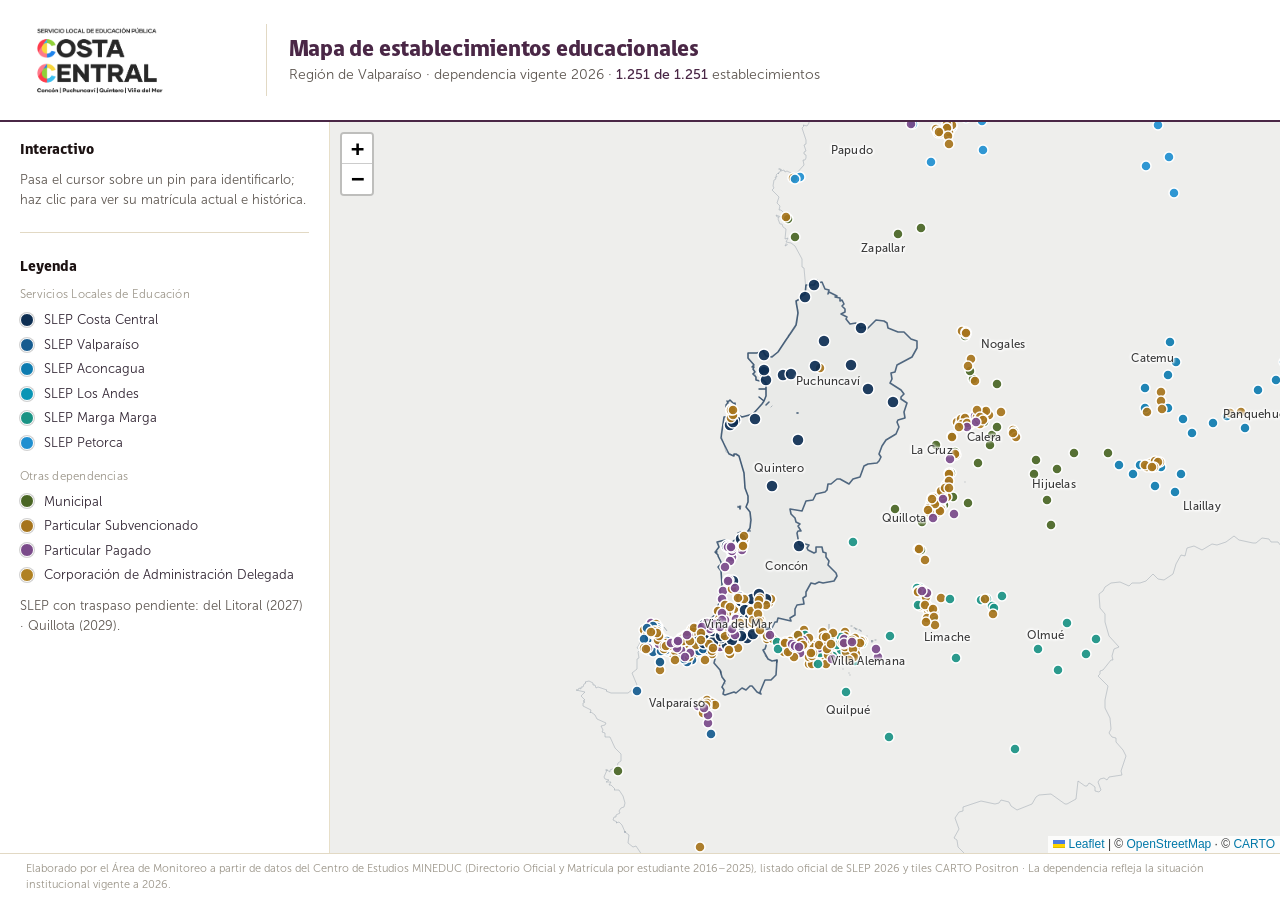
==== docs/index.html @ 4e15c981 "feat(web): mapa Leaflet con pins por SLEP, hover, detalle y sparkline Estructura HTML del mapa inter" ====
<!DOCTYPE html>
<html lang="es">
<head>
<meta charset="utf-8">
<meta name="viewport" content="width=device-width, initial-scale=1">
<title>Mapa de establecimientos educacionales · Región de Valparaíso</title>
<link rel="stylesheet" href="assets/vendor/leaflet.css">
<link rel="stylesheet" href="assets/estilo.css">
</head>
<body>
<header class="cabecera">
  <img src="assets/logo-color-stacked.png" alt="SLEP Costa Central" class="logo">
  <div class="cabecera-sep"></div>
  <div class="cabecera-titulos">
    <h1>Mapa de establecimientos educacionales</h1>
    <p class="bajada">Región de Valparaíso · dependencia vigente 2026 · <span id="contador">— de —</span> establecimientos</p>
  </div>
</header>

<div class="cuerpo">
  <aside class="panel-lateral" id="panel-lateral">
    <section class="bloque">
      <h2>Interactivo</h2>
      <p class="nota-suave">Pasa el cursor sobre un pin para identificarlo; haz clic para ver su matrícula actual e histórica.</p>
    </section>

    <section class="bloque">
      <h2>Leyenda</h2>
      <div id="leyenda" class="leyenda"></div>
      <p class="nota-suave" id="nota-slep-pendientes"></p>
    </section>
  </aside>

  <main id="mapa" role="application" aria-label="Mapa de establecimientos"></main>
</div>

<footer class="pie">
  Elaborado por el Área de Monitoreo a partir de datos del Centro de Estudios MINEDUC
  (Directorio Oficial y Matrícula por estudiante 2016–2025), listado oficial de SLEP 2026 y
  tiles CARTO Positron · La dependencia refleja la situación institucional vigente a 2026.
</footer>

<script src="assets/vendor/leaflet.js"></script>
<script src="assets/mapa.js"></script>
</body>
</html>
---- docs/assets/vendor/leaflet.css ----
/* required styles */

.leaflet-pane,
.leaflet-tile,
.leaflet-marker-icon,
.leaflet-marker-shadow,
.leaflet-tile-container,
.leaflet-pane > svg,
.leaflet-pane > canvas,
.leaflet-zoom-box,
.leaflet-image-layer,
.leaflet-layer {
	position: absolute;
	left: 0;
	top: 0;
	}
.leaflet-container {
	overflow: hidden;
	}
.leaflet-tile,
.leaflet-marker-icon,
.leaflet-marker-shadow {
	-webkit-user-select: none;
	   -moz-user-select: none;
	        user-select: none;
	  -webkit-user-drag: none;
	}
/* Prevents IE11 from highlighting tiles in blue */
.leaflet-tile::selection {
	background: transparent;
}
/* Safari renders non-retina tile on retina better with this, but Chrome is worse */
.leaflet-safari .leaflet-tile {
	image-rendering: -webkit-optimize-contrast;
	}
/* hack that prevents hw layers "stretching" when loading new tiles */
.leaflet-safari .leaflet-tile-container {
	width: 1600px;
	height: 1600px;
	-webkit-transform-origin: 0 0;
	}
.leaflet-marker-icon,
.leaflet-marker-shadow {
	display: block;
	}
/* .leaflet-container svg: reset svg max-width decleration shipped in Joomla! (joomla.org) 3.x */
/* .leaflet-container img: map is broken in FF if you have max-width: 100% on tiles */
.leaflet-container .leaflet-overlay-pane svg {
	max-width: none !important;
	max-height: none !important;
	}
.leaflet-container .leaflet-marker-pane img,
.leaflet-container .leaflet-shadow-pane img,
.leaflet-container .leaflet-tile-pane img,
.leaflet-container img.leaflet-image-layer,
.leaflet-container .leaflet-tile {
	max-width: none !important;
	max-height: none !important;
	width: auto;
	padding: 0;
	}

.leaflet-container img.leaflet-tile {
	/* See: https://bugs.chromium.org/p/chromium/issues/detail?id=600120 */
	mix-blend-mode: plus-lighter;
}

.leaflet-container.leaflet-touch-zoom {
	-ms-touch-action: pan-x pan-y;
	touch-action: pan-x pan-y;
	}
.leaflet-container.leaflet-touch-drag {
	-ms-touch-action: pinch-zoom;
	/* Fallback for FF which doesn't support pinch-zoom */
	touch-action: none;
	touch-action: pinch-zoom;
}
.leaflet-container.leaflet-touch-drag.leaflet-touch-zoom {
	-ms-touch-action: none;
	touch-action: none;
}
.leaflet-container {
	-webkit-tap-highlight-color: transparent;
}
.leaflet-container a {
	-webkit-tap-highlight-color: rgba(51, 181, 229, 0.4);
}
.leaflet-tile {
	filter: inherit;
	visibility: hidden;
	}
.leaflet-tile-loaded {
	visibility: inherit;
	}
.leaflet-zoom-box {
	width: 0;
	height: 0;
	-moz-box-sizing: border-box;
	     box-sizing: border-box;
	z-index: 800;
	}
/* workaround for https://bugzilla.mozilla.org/show_bug.cgi?id=888319 */
.leaflet-overlay-pane svg {
	-moz-user-select: none;
	}

.leaflet-pane         { z-index: 400; }

.leaflet-tile-pane    { z-index: 200; }
.leaflet-overlay-pane { z-index: 400; }
.leaflet-shadow-pane  { z-index: 500; }
.leaflet-marker-pane  { z-index: 600; }
.leaflet-tooltip-pane   { z-index: 650; }
.leaflet-popup-pane   { z-index: 700; }

.leaflet-map-pane canvas { z-index: 100; }
.leaflet-map-pane svg    { z-index: 200; }

.leaflet-vml-shape {
	width: 1px;
	height: 1px;
	}
.lvml {
	behavior: url(#default#VML);
	display: inline-block;
	position: absolute;
	}


/* control positioning */

.leaflet-control {
	position: relative;
	z-index: 800;
	pointer-events: visiblePainted; /* IE 9-10 doesn't have auto */
	pointer-events: auto;
	}
.leaflet-top,
.leaflet-bottom {
	position: absolute;
	z-index: 1000;
	pointer-events: none;
	}
.leaflet-top {
	top: 0;
	}
.leaflet-right {
	right: 0;
	}
.leaflet-bottom {
	bottom: 0;
	}
.leaflet-left {
	left: 0;
	}
.leaflet-control {
	float: left;
	clear: both;
	}
.leaflet-right .leaflet-control {
	float: right;
	}
.leaflet-top .leaflet-control {
	margin-top: 10px;
	}
.leaflet-bottom .leaflet-control {
	margin-bottom: 10px;
	}
.leaflet-left .leaflet-control {
	margin-left: 10px;
	}
.leaflet-right .leaflet-control {
	margin-right: 10px;
	}


/* zoom and fade animations */

.leaflet-fade-anim .leaflet-popup {
	opacity: 0;
	-webkit-transition: opacity 0.2s linear;
	   -moz-transition: opacity 0.2s linear;
	        transition: opacity 0.2s linear;
	}
.leaflet-fade-anim .leaflet-map-pane .leaflet-popup {
	opacity: 1;
	}
.leaflet-zoom-animated {
	-webkit-transform-origin: 0 0;
	    -ms-transform-origin: 0 0;
	        transform-origin: 0 0;
	}
svg.leaflet-zoom-animated {
	will-change: transform;
}

.leaflet-zoom-anim .leaflet-zoom-animated {
	-webkit-transition: -webkit-transform 0.25s cubic-bezier(0,0,0.25,1);
	   -moz-transition:    -moz-transform 0.25s cubic-bezier(0,0,0.25,1);
	        transition:         transform 0.25s cubic-bezier(0,0,0.25,1);
	}
.leaflet-zoom-anim .leaflet-tile,
.leaflet-pan-anim .leaflet-tile {
	-webkit-transition: none;
	   -moz-transition: none;
	        transition: none;
	}

.leaflet-zoom-anim .leaflet-zoom-hide {
	visibility: hidden;
	}


/* cursors */

.leaflet-interactive {
	cursor: pointer;
	}
.leaflet-grab {
	cursor: -webkit-grab;
	cursor:    -moz-grab;
	cursor:         grab;
	}
.leaflet-crosshair,
.leaflet-crosshair .leaflet-interactive {
	cursor: crosshair;
	}
.leaflet-popup-pane,
.leaflet-control {
	cursor: auto;
	}
.leaflet-dragging .leaflet-grab,
.leaflet-dragging .leaflet-grab .leaflet-interactive,
.leaflet-dragging .leaflet-marker-draggable {
	cursor: move;
	cursor: -webkit-grabbing;
	cursor:    -moz-grabbing;
	cursor:         grabbing;
	}

/* marker & overlays interactivity */
.leaflet-marker-icon,
.leaflet-marker-shadow,
.leaflet-image-layer,
.leaflet-pane > svg path,
.leaflet-tile-container {
	pointer-events: none;
	}

.leaflet-marker-icon.leaflet-interactive,
.leaflet-image-layer.leaflet-interactive,
.leaflet-pane > svg path.leaflet-interactive,
svg.leaflet-image-layer.leaflet-interactive path {
	pointer-events: visiblePainted; /* IE 9-10 doesn't have auto */
	pointer-events: auto;
	}

/* visual tweaks */

.leaflet-container {
	background: #ddd;
	outline-offset: 1px;
	}
.leaflet-container a {
	color: #0078A8;
	}
.leaflet-zoom-box {
	border: 2px dotted #38f;
	background: rgba(255,255,255,0.5);
	}


/* general typography */
.leaflet-container {
	font-family: "Helvetica Neue", Arial, Helvetica, sans-serif;
	font-size: 12px;
	font-size: 0.75rem;
	line-height: 1.5;
	}


/* general toolbar styles */

.leaflet-bar {
	box-shadow: 0 1px 5px rgba(0,0,0,0.65);
	border-radius: 4px;
	}
.leaflet-bar a {
	background-color: #fff;
	border-bottom: 1px solid #ccc;
	width: 26px;
	height: 26px;
	line-height: 26px;
	display: block;
	text-align: center;
	text-decoration: none;
	color: black;
	}
.leaflet-bar a,
.leaflet-control-layers-toggle {
	background-position: 50% 50%;
	background-repeat: no-repeat;
	display: block;
	}
.leaflet-bar a:hover,
.leaflet-bar a:focus {
	background-color: #f4f4f4;
	}
.leaflet-bar a:first-child {
	border-top-left-radius: 4px;
	border-top-right-radius: 4px;
	}
.leaflet-bar a:last-child {
	border-bottom-left-radius: 4px;
	border-bottom-right-radius: 4px;
	border-bottom: none;
	}
.leaflet-bar a.leaflet-disabled {
	cursor: default;
	background-color: #f4f4f4;
	color: #bbb;
	}

.leaflet-touch .leaflet-bar a {
	width: 30px;
	height: 30px;
	line-height: 30px;
	}
.leaflet-touch .leaflet-bar a:first-child {
	border-top-left-radius: 2px;
	border-top-right-radius: 2px;
	}
.leaflet-touch .leaflet-bar a:last-child {
	border-bottom-left-radius: 2px;
	border-bottom-right-radius: 2px;
	}

/* zoom control */

.leaflet-control-zoom-in,
.leaflet-control-zoom-out {
	font: bold 18px 'Lucida Console', Monaco, monospace;
	text-indent: 1px;
	}

.leaflet-touch .leaflet-control-zoom-in, .leaflet-touch .leaflet-control-zoom-out  {
	font-size: 22px;
	}


/* layers control */

.leaflet-control-layers {
	box-shadow: 0 1px 5px rgba(0,0,0,0.4);
	background: #fff;
	border-radius: 5px;
	}
.leaflet-control-layers-toggle {
	background-image: url(images/layers.png);
	width: 36px;
	height: 36px;
	}
.leaflet-retina .leaflet-control-layers-toggle {
	background-image: url(images/layers-2x.png);
	background-size: 26px 26px;
	}
.leaflet-touch .leaflet-control-layers-toggle {
	width: 44px;
	height: 44px;
	}
.leaflet-control-layers .leaflet-control-layers-list,
.leaflet-control-layers-expanded .leaflet-control-layers-toggle {
	display: none;
	}
.leaflet-control-layers-expanded .leaflet-control-layers-list {
	display: block;
	position: relative;
	}
.leaflet-control-layers-expanded {
	padding: 6px 10px 6px 6px;
	color: #333;
	background: #fff;
	}
.leaflet-control-layers-scrollbar {
	overflow-y: scroll;
	overflow-x: hidden;
	padding-right: 5px;
	}
.leaflet-control-layers-selector {
	margin-top: 2px;
	position: relative;
	top: 1px;
	}
.leaflet-control-layers label {
	display: block;
	font-size: 13px;
	font-size: 1.08333em;
	}
.leaflet-control-layers-separator {
	height: 0;
	border-top: 1px solid #ddd;
	margin: 5px -10px 5px -6px;
	}

/* Default icon URLs */
.leaflet-default-icon-path { /* used only in path-guessing heuristic, see L.Icon.Default */
	background-image: url(images/marker-icon.png);
	}


/* attribution and scale controls */

.leaflet-container .leaflet-control-attribution {
	background: #fff;
	background: rgba(255, 255, 255, 0.8);
	margin: 0;
	}
.leaflet-control-attribution,
.leaflet-control-scale-line {
	padding: 0 5px;
	color: #333;
	line-height: 1.4;
	}
.leaflet-control-attribution a {
	text-decoration: none;
	}
.leaflet-control-attribution a:hover,
.leaflet-control-attribution a:focus {
	text-decoration: underline;
	}
.leaflet-attribution-flag {
	display: inline !important;
	vertical-align: baseline !important;
	width: 1em;
	height: 0.6669em;
	}
.leaflet-left .leaflet-control-scale {
	margin-left: 5px;
	}
.leaflet-bottom .leaflet-control-scale {
	margin-bottom: 5px;
	}
.leaflet-control-scale-line {
	border: 2px solid #777;
	border-top: none;
	line-height: 1.1;
	padding: 2px 5px 1px;
	white-space: nowrap;
	-moz-box-sizing: border-box;
	     box-sizing: border-box;
	background: rgba(255, 255, 255, 0.8);
	text-shadow: 1px 1px #fff;
	}
.leaflet-control-scale-line:not(:first-child) {
	border-top: 2px solid #777;
	border-bottom: none;
	margin-top: -2px;
	}
.leaflet-control-scale-line:not(:first-child):not(:last-child) {
	border-bottom: 2px solid #777;
	}

.leaflet-touch .leaflet-control-attribution,
.leaflet-touch .leaflet-control-layers,
.leaflet-touch .leaflet-bar {
	box-shadow: none;
	}
.leaflet-touch .leaflet-control-layers,
.leaflet-touch .leaflet-bar {
	border: 2px solid rgba(0,0,0,0.2);
	background-clip: padding-box;
	}


/* popup */

.leaflet-popup {
	position: absolute;
	text-align: center;
	margin-bottom: 20px;
	}
.leaflet-popup-content-wrapper {
	padding: 1px;
	text-align: left;
	border-radius: 12px;
	}
.leaflet-popup-content {
	margin: 13px 24px 13px 20px;
	line-height: 1.3;
	font-size: 13px;
	font-size: 1.08333em;
	min-height: 1px;
	}
.leaflet-popup-content p {
	margin: 17px 0;
	margin: 1.3em 0;
	}
.leaflet-popup-tip-container {
	width: 40px;
	height: 20px;
	position: absolute;
	left: 50%;
	margin-top: -1px;
	margin-left: -20px;
	overflow: hidden;
	pointer-events: none;
	}
.leaflet-popup-tip {
	width: 17px;
	height: 17px;
	padding: 1px;

	margin: -10px auto 0;
	pointer-events: auto;

	-webkit-transform: rotate(45deg);
	   -moz-transform: rotate(45deg);
	    -ms-transform: rotate(45deg);
	        transform: rotate(45deg);
	}
.leaflet-popup-content-wrapper,
.leaflet-popup-tip {
	background: white;
	color: #333;
	box-shadow: 0 3px 14px rgba(0,0,0,0.4);
	}
.leaflet-container a.leaflet-popup-close-button {
	position: absolute;
	top: 0;
	right: 0;
	border: none;
	text-align: center;
	width: 24px;
	height: 24px;
	font: 16px/24px Tahoma, Verdana, sans-serif;
	color: #757575;
	text-decoration: none;
	background: transparent;
	}
.leaflet-container a.leaflet-popup-close-button:hover,
.leaflet-container a.leaflet-popup-close-button:focus {
	color: #585858;
	}
.leaflet-popup-scrolled {
	overflow: auto;
	}

.leaflet-oldie .leaflet-popup-content-wrapper {
	-ms-zoom: 1;
	}
.leaflet-oldie .leaflet-popup-tip {
	width: 24px;
	margin: 0 auto;

	-ms-filter: "progid:DXImageTransform.Microsoft.Matrix(M11=0.70710678, M12=0.70710678, M21=-0.70710678, M22=0.70710678)";
	filter: progid:DXImageTransform.Microsoft.Matrix(M11=0.70710678, M12=0.70710678, M21=-0.70710678, M22=0.70710678);
	}

.leaflet-oldie .leaflet-control-zoom,
.leaflet-oldie .leaflet-control-layers,
.leaflet-oldie .leaflet-popup-content-wrapper,
.leaflet-oldie .leaflet-popup-tip {
	border: 1px solid #999;
	}


/* div icon */

.leaflet-div-icon {
	background: #fff;
	border: 1px solid #666;
	}


/* Tooltip */
/* Base styles for the element that has a tooltip */
.leaflet-tooltip {
	position: absolute;
	padding: 6px;
	background-color: #fff;
	border: 1px solid #fff;
	border-radius: 3px;
	color: #222;
	white-space: nowrap;
	-webkit-user-select: none;
	-moz-user-select: none;
	-ms-user-select: none;
	user-select: none;
	pointer-events: none;
	box-shadow: 0 1px 3px rgba(0,0,0,0.4);
	}
.leaflet-tooltip.leaflet-interactive {
	cursor: pointer;
	pointer-events: auto;
	}
.leaflet-tooltip-top:before,
.leaflet-tooltip-bottom:before,
.leaflet-tooltip-left:before,
.leaflet-tooltip-right:before {
	position: absolute;
	pointer-events: none;
	border: 6px solid transparent;
	background: transparent;
	content: "";
	}

/* Directions */

.leaflet-tooltip-bottom {
	margin-top: 6px;
}
.leaflet-tooltip-top {
	margin-top: -6px;
}
.leaflet-tooltip-bottom:before,
.leaflet-tooltip-top:before {
	left: 50%;
	margin-left: -6px;
	}
.leaflet-tooltip-top:before {
	bottom: 0;
	margin-bottom: -12px;
	border-top-color: #fff;
	}
.leaflet-tooltip-bottom:before {
	top: 0;
	margin-top: -12px;
	margin-left: -6px;
	border-bottom-color: #fff;
	}
.leaflet-tooltip-left {
	margin-left: -6px;
}
.leaflet-tooltip-right {
	margin-left: 6px;
}
.leaflet-tooltip-left:before,
.leaflet-tooltip-right:before {
	top: 50%;
	margin-top: -6px;
	}
.leaflet-tooltip-left:before {
	right: 0;
	margin-right: -12px;
	border-left-color: #fff;
	}
.leaflet-tooltip-right:before {
	left: 0;
	margin-left: -12px;
	border-right-color: #fff;
	}

/* Printing */

@media print {
	/* Prevent printers from removing background-images of controls. */
	.leaflet-control {
		-webkit-print-color-adjust: exact;
		print-color-adjust: exact;
		}
	}
---- docs/assets/estilo.css ----
/* =============================================================================
   estilo.css — mapa interactivo regional. Identidad del afiche (33): paleta
   papel/ciruela/tintas, tipografias gobCL (titulos) y Museo Sans (texto).
   Hito 2b: tipografia mayor, panel con aire, tarjeta agrandada.
   ============================================================================= */

@font-face { font-family: 'gobCL'; src: url('fonts/gobCL_Heavy.otf') format('opentype'); font-weight: 900; font-display: swap; }
@font-face { font-family: 'gobCL'; src: url('fonts/gobCL_Regular.otf') format('opentype'); font-weight: 400; font-display: swap; }
@font-face { font-family: 'Museo Sans'; src: url('fonts/MuseoSans-300.otf') format('opentype'); font-weight: 300; font-display: swap; }
@font-face { font-family: 'Museo Sans'; src: url('fonts/MuseoSans_500.otf') format('opentype'); font-weight: 500; font-display: swap; }

:root {
  --pagina: #EAE6DC; --papel: #FFFFFF; --ciruela: #4A2746;
  --tinta: #1C1212; --tinta-media: #2E2230; --bajada: #5d5650;
  --muted: #9a9488; --linea1: #E7DFC9; --linea2: #E2D9C4;
  --atenuado: #c9c4bb;
}

* { margin: 0; padding: 0; box-sizing: border-box; }
html, body { height: 100%; }
body {
  font-family: 'Museo Sans', 'Segoe UI', sans-serif; font-weight: 300;
  background: var(--pagina); color: var(--tinta);
  display: flex; flex-direction: column;
}

/* ---- cabecera ---- */
.cabecera {
  background: var(--papel); border-bottom: 2px solid var(--ciruela);
  display: flex; align-items: center; gap: 22px; padding: 12px 26px; flex: none;
}
.logo { height: 96px; width: auto; display: block; }
.cabecera-sep { width: 1px; height: 72px; background: var(--linea2); }
.cabecera-titulos h1 {
  font-family: 'gobCL', sans-serif; font-weight: 900; font-size: 23px;
  color: var(--ciruela); letter-spacing: -0.01em; line-height: 1.1;
}
.bajada { font-size: 14px; color: var(--bajada); margin-top: 3px; }
#contador { font-weight: 500; color: var(--ciruela); }

/* ---- cuerpo: panel + mapa ---- */
.cuerpo { flex: 1; display: flex; min-height: 0; }
.panel-lateral {
  width: 330px; flex: none; background: var(--papel);
  border-right: 1px solid var(--linea1); overflow-y: auto; padding: 20px 20px;
}
.bloque { margin-bottom: 26px; padding-bottom: 22px; border-bottom: 1px solid var(--linea2); }
.bloque:last-child { border-bottom: none; margin-bottom: 0; padding-bottom: 0; }
.bloque h2 {
  font-family: 'gobCL', sans-serif; font-weight: 900; font-size: 15px;
  color: var(--tinta); margin-bottom: 12px;
}
.nota-suave { font-size: 13px; color: var(--bajada); line-height: 1.55; }
.nota-suave + .nota-suave { margin-top: 8px; }

/* ---- leyenda ---- */
.leyenda { display: flex; flex-direction: column; gap: 7px; }
.leyenda-item { display: flex; align-items: center; gap: 10px; font-size: 13px;
  color: var(--tinta-media); line-height: 1.35; }
.leyenda-punto { width: 14px; height: 14px; border-radius: 50%; border: 1.5px solid #fff;
  box-shadow: 0 0 0 1px rgba(0,0,0,.18); flex: none; }
.leyenda-grupo { font-size: 11.5px; color: var(--muted); letter-spacing: .02em;
  margin: 10px 0 3px; }
.leyenda-grupo:first-child { margin-top: 0; }
#nota-slep-pendientes { margin-top: 12px; }

/* ---- mapa ---- */
#mapa { flex: 1; min-width: 0; background: #EEEEEC; }

/* ---- tooltip (hover) ---- */
.leaflet-tooltip.tt-ee {
  font-family: 'Museo Sans', sans-serif; font-weight: 300; font-size: 13.5px;
  color: var(--tinta); background: var(--papel); border: 1px solid var(--linea2);
  border-radius: 7px; box-shadow: 0 2px 10px rgba(0,0,0,.14); padding: 9px 12px;
}
.tt-nombre { font-weight: 500; }
.tt-sub { color: var(--bajada); margin-top: 3px; font-size: 12.5px; }

/* ---- tarjeta de detalle (click) ---- */
.leaflet-popup-content-wrapper { border-radius: 10px; }
.leaflet-popup-content { margin: 18px 20px; font-family: 'Museo Sans', sans-serif; }
.pp { width: 520px; }
.pp-nombre { font-family: 'gobCL', sans-serif; font-weight: 900; font-size: 18px;
  color: var(--ciruela); line-height: 1.25; }
.pp-rbd { font-weight: 400; font-size: 13px; color: var(--bajada); }
.pp-sub { font-size: 14.5px; color: var(--bajada); margin: 5px 0 13px; line-height: 1.4; }
.pp-indicadores { display: grid; grid-template-columns: 1fr 1fr; gap: 8px 10px; }
.pp-ind { border: 1px solid var(--linea2); border-radius: 8px; padding: 9px 11px; }
.pp-ind-etq { font-size: 12px; color: var(--muted); line-height: 1.3; }
.pp-ind-val { font-family: 'gobCL', sans-serif; font-weight: 900; font-size: 23px;
  color: var(--tinta); margin-top: 3px; }
.pp-ind-anio { font-family: 'Museo Sans', sans-serif; font-weight: 300; font-size: 13px;
  color: var(--bajada); }
.pp-ind-val.sin-dato { font-family: 'Museo Sans', sans-serif; font-weight: 300;
  font-size: 12.5px; color: var(--muted); font-style: italic; }
.pp-estado {
  font-size: 13.5px; border-radius: 6px; padding: 9px 11px; margin-bottom: 12px; line-height: 1.4;
}
.pp-estado.cierre { background: #F7EAD9; color: #8a5a22; border: 1px solid #EAD3B4; }
.pp-estado.sindato { background: #F0EEE9; color: var(--muted); border: 1px solid var(--linea2); }
.pp-spark { margin-top: 13px; }
.pp-spark-titulo { font-size: 12.5px; color: var(--muted); margin-bottom: 4px; }
.pp-nota { font-size: 12.5px; color: var(--muted); margin-top: 9px; line-height: 1.45; }

/* ---- pie ---- */
.pie {
  flex: none; background: var(--papel); border-top: 1px solid var(--linea2);
  font-size: 11px; color: var(--muted); padding: 7px 26px; line-height: 1.45;
}

/* ---- responsive ---- */
@media (max-width: 860px) {
  .cuerpo { flex-direction: column; }
  .panel-lateral { width: 100%; max-height: 38vh; border-right: none;
    border-bottom: 1px solid var(--linea1); }
  .cabecera-titulos h1 { font-size: 17px; }
  .logo { height: 56px; }
}

/* ---- linea de ensenanza (tooltip y tarjeta, hito 2d) ---- */
.tt-ens { color: var(--muted); margin-top: 3px; font-size: 12px; font-style: italic;
  max-width: 300px; white-space: normal; }
.pp-ens { margin: 0 0 12px; padding: 8px 11px; background: #FAF8F3;
  border: 1px solid var(--linea1); border-radius: 8px; }
.pp-ens-item { font-size: 12.5px; color: var(--tinta-media); line-height: 1.5; }

/* ---- rotulos de comuna propios (pane sobre los pins; halo blanco) ---- */
.rotulo-comuna { background: none; border: none; }
.rotulo-comuna span {
  font-family: 'Museo Sans', sans-serif; font-weight: 500; font-size: 1em;
  color: #3A3A3A; letter-spacing: .02em; white-space: nowrap;
  text-shadow: 0 0 3px #fff, 0 0 3px #fff, 0 0 4px #fff, 1px 1px 2px #fff, -1px -1px 2px #fff;
  transform: translate(-50%, -50%); display: inline-block;
}

/* ---- oferta historica y ausencia declarada (hito 2e) ---- */
.pp-ens-hist { font-size: 12px; color: #8a5a22; font-weight: 500; margin-bottom: 3px; }
.pp-ens-ausencia { color: var(--muted); font-style: italic; }
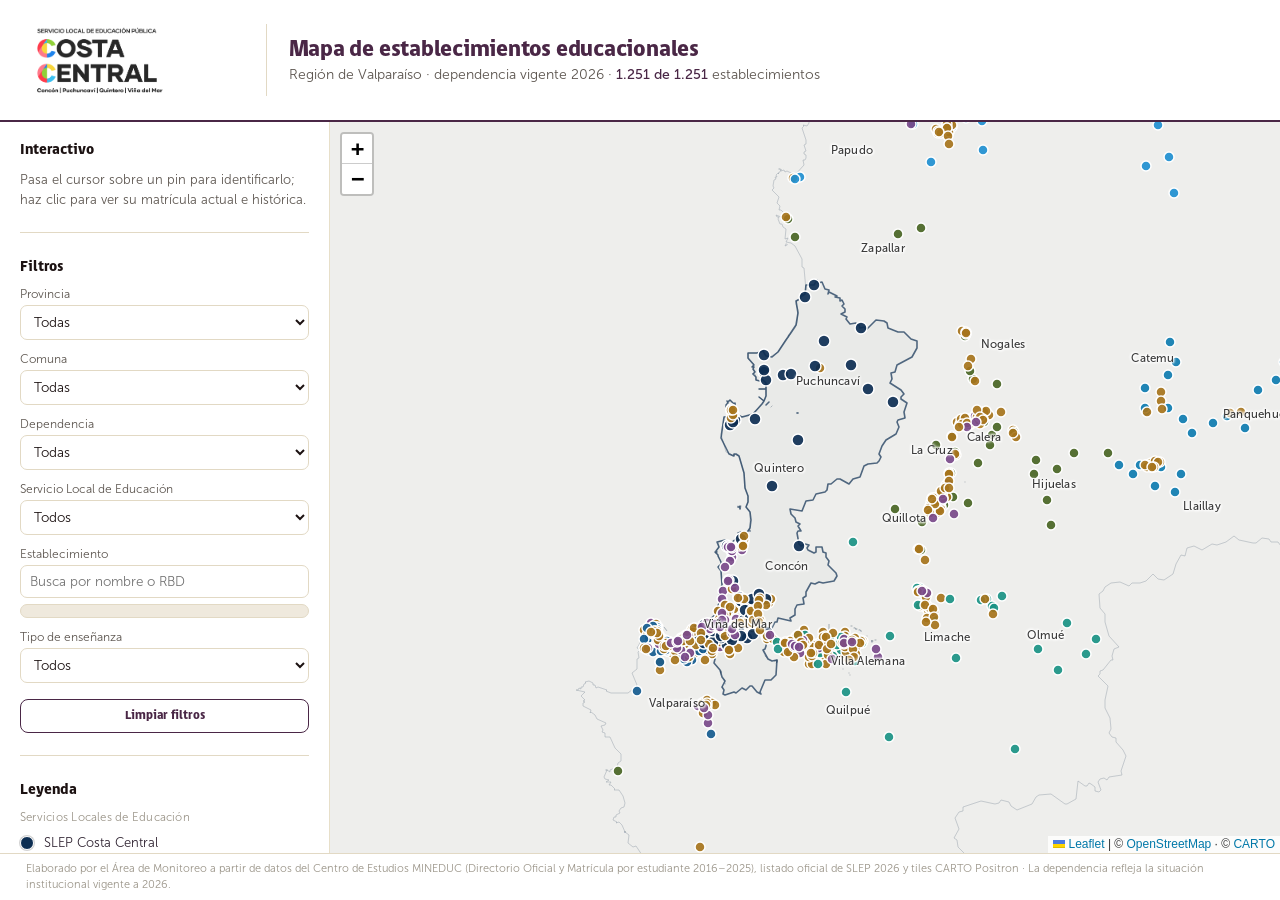
==== commit 1699780a: "feat(web): siete filtros acumulativos con opciones dependientes y combobox Provincia, comuna, depend" ====
--- a/docs/index.html
+++ b/docs/index.html
@@ -24,6 +24,24 @@
       <p class="nota-suave">Pasa el cursor sobre un pin para identificarlo; haz clic para ver su matrícula actual e histórica.</p>
     </section>
 
+    <section class="bloque" id="bloque-filtros">
+      <h2>Filtros</h2>
+      <div class="filtro"><label for="f-prov">Provincia</label><select id="f-prov"></select></div>
+      <div class="filtro"><label for="f-com">Comuna</label><select id="f-com"></select></div>
+      <div class="filtro"><label for="f-dep">Dependencia</label><select id="f-dep"></select></div>
+      <div class="filtro"><label for="f-slep">Servicio Local de Educación</label><select id="f-slep"></select></div>
+      <div class="filtro"><label for="f-ee">Establecimiento</label>
+        <div class="combobox">
+          <input id="f-ee" type="text" placeholder="Busca por nombre o RBD" autocomplete="off">
+          <div id="f-ee-lista" class="combobox-lista" hidden></div>
+        </div>
+        <div id="f-ee-sel" class="combobox-sel" hidden></div>
+      </div>
+      <div class="filtro"><label for="f-tipo">Tipo de enseñanza</label><select id="f-tipo"></select></div>
+      <div class="filtro" id="f-nivel-wrap" hidden><label for="f-nivel">Nivel</label><select id="f-nivel"></select></div>
+      <button id="f-limpiar" class="boton-limpiar" type="button">Limpiar filtros</button>
+    </section>
+
     <section class="bloque">
       <h2>Leyenda</h2>
       <div id="leyenda" class="leyenda"></div>
--- a/docs/assets/estilo.css
+++ b/docs/assets/estilo.css
@@ -136,3 +136,48 @@
 /* ---- oferta historica y ausencia declarada (hito 2e) ---- */
 .pp-ens-hist { font-size: 12px; color: #8a5a22; font-weight: 500; margin-bottom: 3px; }
 .pp-ens-ausencia { color: var(--muted); font-style: italic; }
+
+/* ---- filtros (hito 3) ---- */
+.filtro { margin-bottom: 12px; }
+.filtro label { display: block; font-size: 12px; color: var(--bajada); margin-bottom: 4px; }
+.filtro select, .combobox input {
+  width: 100%; font-family: 'Museo Sans', sans-serif; font-weight: 300;
+  font-size: 13.5px; color: var(--tinta); background: var(--papel);
+  border: 1px solid var(--linea2); border-radius: 7px; padding: 7px 9px;
+}
+.filtro select:focus, .combobox input:focus { outline: 2px solid #B7A6C4; outline-offset: 0; }
+.combobox { position: relative; }
+.combobox-lista {
+  position: absolute; left: 0; right: 0; top: calc(100% + 3px); z-index: 1200;
+  background: var(--papel); border: 1px solid var(--linea2); border-radius: 8px;
+  box-shadow: 0 6px 18px rgba(0,0,0,.14); max-height: 300px; overflow-y: auto;
+}
+.combobox-item { padding: 7px 10px; font-size: 13px; cursor: pointer; line-height: 1.35; }
+.combobox-item:hover, .combobox-item.activo { background: #F3EEE4; }
+.combobox-item .cb-rbd { color: var(--muted); font-size: 11.5px; }
+.combobox-vacio, .combobox-mas { padding: 7px 10px; font-size: 12px; color: var(--muted); font-style: italic; }
+.combobox-sel {
+  margin-top: 6px; display: flex; align-items: center; gap: 8px;
+  background: #EFE9DD; border: 1px solid var(--linea2); border-radius: 7px;
+  padding: 6px 10px; font-size: 12.5px; color: var(--tinta-media);
+}
+.combobox-sel button {
+  margin-left: auto; border: none; background: none; cursor: pointer;
+  font-size: 15px; color: var(--bajada); line-height: 1;
+}
+.boton-limpiar {
+  width: 100%; margin-top: 4px; padding: 9px 10px; cursor: pointer;
+  font-family: 'gobCL', sans-serif; font-weight: 900; font-size: 12.5px;
+  color: var(--ciruela); background: var(--papel);
+  border: 1.5px solid var(--ciruela); border-radius: 8px;
+}
+.boton-limpiar:hover { background: #F6F1F4; }
+select option:disabled { color: #b9b3a7; }
+
+/* ---- mensaje cero resultados ---- */
+.cero-resultados {
+  position: absolute; z-index: 900; left: 50%; top: 42%; transform: translate(-50%, -50%);
+  background: var(--papel); border: 1px solid var(--linea2); border-radius: 10px;
+  box-shadow: 0 8px 26px rgba(0,0,0,.18); padding: 20px 24px; width: 340px; text-align: center;
+}
+.cero-resultados p { font-size: 13.5px; color: var(--tinta-media); line-height: 1.5; margin-bottom: 12px; }
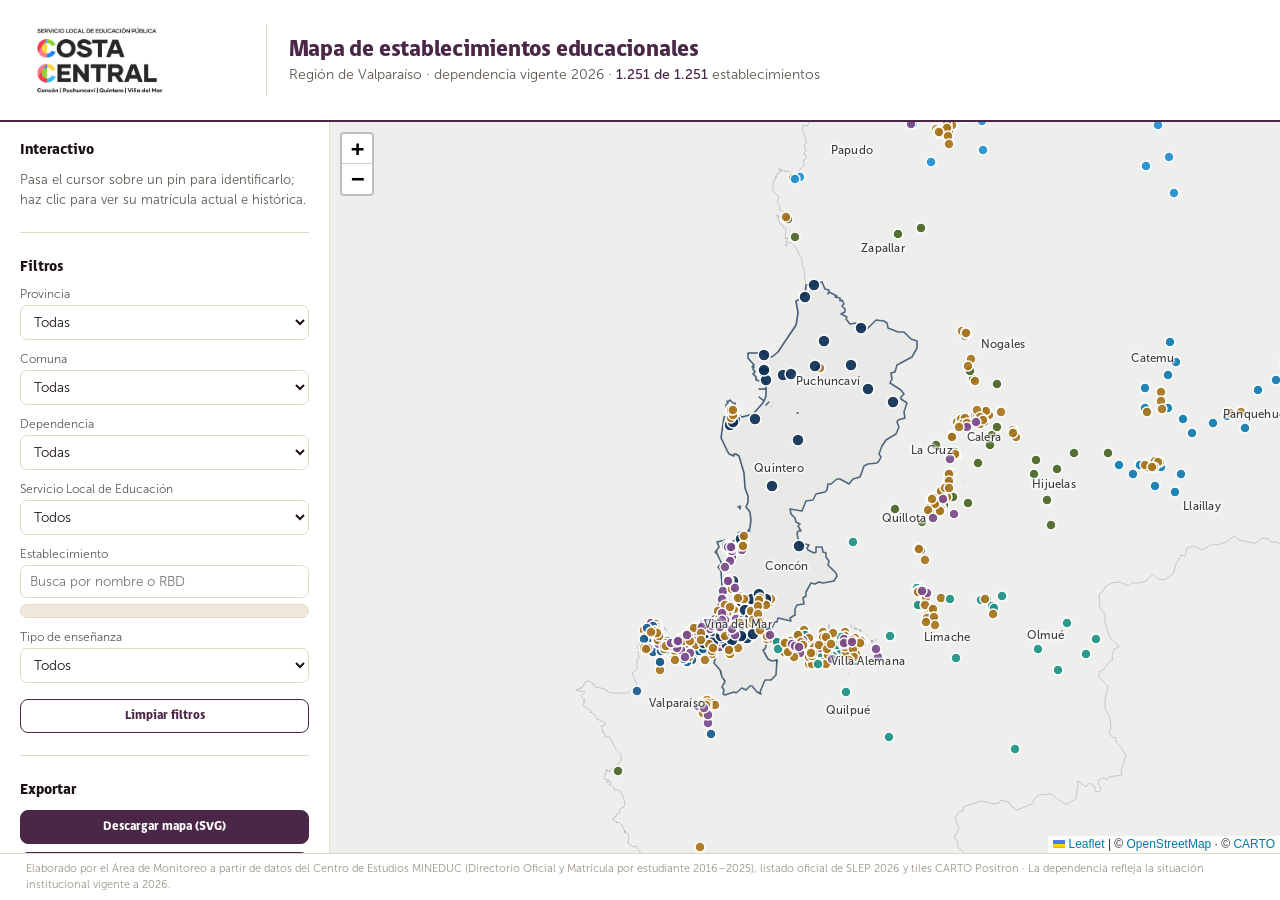
==== commit 7c21a541: "feat(web): exportacion SVG y XLSX de la vista filtrada SVG vectorial de la vista vigente (pins pleno" ====
--- a/docs/index.html
+++ b/docs/index.html
@@ -42,6 +42,16 @@
       <button id="f-limpiar" class="boton-limpiar" type="button">Limpiar filtros</button>
     </section>
 
+    <section class="bloque" id="bloque-exportar">
+      <h2>Exportar</h2>
+      <button id="btn-svg" class="boton-exportar" type="button">Descargar mapa (SVG)</button>
+      <button id="btn-xlsx" class="boton-exportar" type="button">Descargar datos (XLSX)</button>
+      <p class="nota-suave">El SVG captura la vista visible con los filtros aplicados
+        (pins, fronteras y rótulos vectoriales; sin el fondo cartográfico, que es
+        imagen raster de CARTO). El XLSX incluye los datos según los filtros activos,
+        con los establecimientos sin coordenadas cuando el filtro los alcanza.</p>
+    </section>
+
     <section class="bloque">
       <h2>Leyenda</h2>
       <div id="leyenda" class="leyenda"></div>
--- a/docs/assets/estilo.css
+++ b/docs/assets/estilo.css
@@ -174,6 +174,17 @@
 .boton-limpiar:hover { background: #F6F1F4; }
 select option:disabled { color: #b9b3a7; }
 
+/* ---- exportacion (hito 4) ---- */
+.boton-exportar {
+  width: 100%; margin-bottom: 8px; padding: 9px 10px; cursor: pointer;
+  font-family: 'gobCL', sans-serif; font-weight: 900; font-size: 12.5px;
+  color: #fff; background: var(--ciruela);
+  border: 1.5px solid var(--ciruela); border-radius: 8px;
+}
+.boton-exportar:hover { background: #5D3358; }
+.boton-exportar:disabled { opacity: .55; cursor: wait; }
+#bloque-exportar .nota-suave { margin-top: 4px; }
+
 /* ---- mensaje cero resultados ---- */
 .cero-resultados {
   position: absolute; z-index: 900; left: 50%; top: 42%; transform: translate(-50%, -50%);
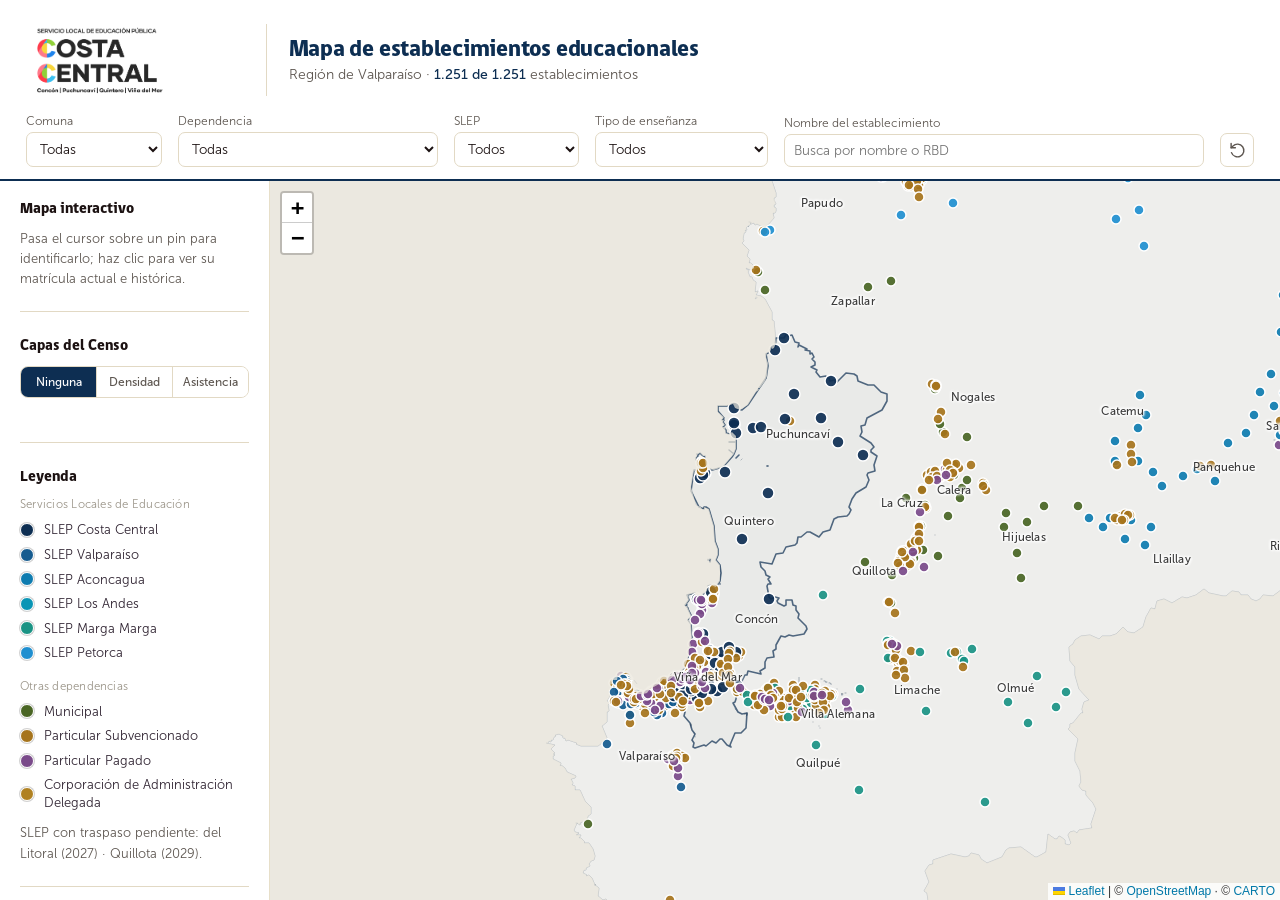
==== commit 0159dfc9: "chore(gobernanza): sella los insumos del Censo 2024 en .gitignore" ====
--- a/docs/index.html
+++ b/docs/index.html
@@ -13,43 +13,57 @@
   <div class="cabecera-sep"></div>
   <div class="cabecera-titulos">
     <h1>Mapa de establecimientos educacionales</h1>
-    <p class="bajada">Región de Valparaíso · dependencia vigente 2026 · <span id="contador">— de —</span> establecimientos</p>
+    <p class="bajada">Región de Valparaíso · <span id="contador">— de —</span> establecimientos</p>
   </div>
 </header>
+
+<!-- Barra de filtros (sesion 12): sale del panel lateral a una fila horizontal.
+     Provincia queda OCULTO (hidden), no eliminado: el sistema de facetas lo
+     sigue reconstruyendo y F.prov permanece en null ("Todas"), sin interrumpir
+     la cascada de opciones dependientes. -->
+<section class="barra-filtros" id="bloque-filtros" aria-label="Filtros del mapa">
+  <div class="filtro" id="f-prov-wrap" hidden><label for="f-prov">Provincia</label><select id="f-prov"></select></div>
+  <div class="filtro"><label for="f-com">Comuna</label><select id="f-com"></select></div>
+  <div class="filtro"><label for="f-dep">Dependencia</label><select id="f-dep"></select></div>
+  <div class="filtro"><label for="f-slep">SLEP</label><select id="f-slep"></select></div>
+  <div class="filtro"><label for="f-tipo">Tipo de enseñanza</label><select id="f-tipo"></select></div>
+  <div class="filtro" id="f-nivel-wrap" hidden><label for="f-nivel">Nivel</label><select id="f-nivel"></select></div>
+  <div class="filtro filtro-ee"><label for="f-ee">Nombre del establecimiento</label>
+    <div class="combobox">
+      <input id="f-ee" type="text" placeholder="Busca por nombre o RBD" autocomplete="off">
+      <div id="f-ee-lista" class="combobox-lista" hidden></div>
+    </div>
+    <div id="f-ee-sel" class="combobox-sel" hidden></div>
+  </div>
+  <div class="filtro filtro-accion">
+    <button id="f-limpiar" class="boton-limpiar-icono" type="button"
+            title="Limpiar filtros" aria-label="Limpiar filtros">
+      <svg viewBox="0 0 24 24" width="17" height="17" fill="none" stroke="currentColor"
+           stroke-width="2" stroke-linecap="round" stroke-linejoin="round" aria-hidden="true" focusable="false">
+        <path d="M3 2v6h6"></path>
+        <path d="M3.51 15a9 9 0 1 0 2.13-9.36L3 8"></path>
+      </svg>
+    </button>
+  </div>
+</section>
 
 <div class="cuerpo">
   <aside class="panel-lateral" id="panel-lateral">
     <section class="bloque">
-      <h2>Interactivo</h2>
+      <h2>Mapa interactivo</h2>
       <p class="nota-suave">Pasa el cursor sobre un pin para identificarlo; haz clic para ver su matrícula actual e histórica.</p>
     </section>
 
-    <section class="bloque" id="bloque-filtros">
-      <h2>Filtros</h2>
-      <div class="filtro"><label for="f-prov">Provincia</label><select id="f-prov"></select></div>
-      <div class="filtro"><label for="f-com">Comuna</label><select id="f-com"></select></div>
-      <div class="filtro"><label for="f-dep">Dependencia</label><select id="f-dep"></select></div>
-      <div class="filtro"><label for="f-slep">Servicio Local de Educación</label><select id="f-slep"></select></div>
-      <div class="filtro"><label for="f-ee">Establecimiento</label>
-        <div class="combobox">
-          <input id="f-ee" type="text" placeholder="Busca por nombre o RBD" autocomplete="off">
-          <div id="f-ee-lista" class="combobox-lista" hidden></div>
-        </div>
-        <div id="f-ee-sel" class="combobox-sel" hidden></div>
+    <section class="bloque" id="bloque-censo">
+      <h2>Capas del Censo</h2>
+      <div class="censo-selector" role="radiogroup" aria-label="Capa del Censo 2024">
+        <button type="button" class="censo-opt activo" data-modo="" role="radio" aria-checked="true">Ninguna</button>
+        <button type="button" class="censo-opt" data-modo="densidad" role="radio" aria-checked="false">Densidad</button>
+        <button type="button" class="censo-opt" data-modo="asistencia" role="radio" aria-checked="false">Asistencia</button>
       </div>
-      <div class="filtro"><label for="f-tipo">Tipo de enseñanza</label><select id="f-tipo"></select></div>
-      <div class="filtro" id="f-nivel-wrap" hidden><label for="f-nivel">Nivel</label><select id="f-nivel"></select></div>
-      <button id="f-limpiar" class="boton-limpiar" type="button">Limpiar filtros</button>
-    </section>
-
-    <section class="bloque" id="bloque-exportar">
-      <h2>Exportar</h2>
-      <button id="btn-svg" class="boton-exportar" type="button">Descargar mapa (SVG)</button>
-      <button id="btn-xlsx" class="boton-exportar" type="button">Descargar datos (XLSX)</button>
-      <p class="nota-suave">El SVG captura la vista visible con los filtros aplicados
-        (pins, fronteras y rótulos vectoriales; sin el fondo cartográfico, que es
-        imagen raster de CARTO). El XLSX incluye los datos según los filtros activos,
-        con los establecimientos sin coordenadas cuando el filtro los alcanza.</p>
+      <div class="censo-sub" id="censo-sub" hidden></div>
+      <div id="censo-leyenda" class="leyenda"></div>
+      <p class="censo-nota" id="censo-nota"></p>
     </section>
 
     <section class="bloque">
@@ -57,16 +71,29 @@
       <div id="leyenda" class="leyenda"></div>
       <p class="nota-suave" id="nota-slep-pendientes"></p>
     </section>
+
+    <section class="bloque" id="bloque-exportar">
+      <h2>Exportar</h2>
+      <div class="fila-exportar">
+        <button id="btn-svg" class="boton-exportar" type="button">Mapa (SVG)</button>
+        <button id="btn-xlsx" class="boton-exportar" type="button">Datos (XLSX)</button>
+      </div>
+      <p class="nota-suave">El SVG captura la vista visible con los filtros aplicados
+        (pins, fronteras y rótulos vectoriales, sin el fondo cartográfico). El XLSX
+        incluye los datos según los filtros activos.</p>
+    </section>
+
+    <section class="bloque bloque-atribucion">
+      <p class="atribucion">Elaborado por el Área de Monitoreo a partir de datos del Centro
+        de Estudios MINEDUC (Directorio Oficial y Matrícula por estudiante 2016–2025),
+        listado oficial de SLEP 2026 y tiles CARTO Positron · La dependencia refleja la
+        situación institucional vigente a 2026.</p>
+    </section>
   </aside>
 
   <main id="mapa" role="application" aria-label="Mapa de establecimientos"></main>
 </div>
 
-<footer class="pie">
-  Elaborado por el Área de Monitoreo a partir de datos del Centro de Estudios MINEDUC
-  (Directorio Oficial y Matrícula por estudiante 2016–2025), listado oficial de SLEP 2026 y
-  tiles CARTO Positron · La dependencia refleja la situación institucional vigente a 2026.
-</footer>
 
 <script src="assets/vendor/leaflet.js"></script>
 <script src="assets/mapa.js"></script>
--- a/docs/assets/estilo.css
+++ b/docs/assets/estilo.css
@@ -1,7 +1,12 @@
 /* =============================================================================
-   estilo.css — mapa interactivo regional. Identidad del afiche (33): paleta
-   papel/ciruela/tintas, tipografias gobCL (titulos) y Museo Sans (texto).
-   Hito 2b: tipografia mayor, panel con aire, tarjeta agrandada.
+   estilo.css — mapa interactivo regional. Paleta papel/azul institucional/tintas
+   (sesion 9: el azul #0D2E52 del SLEP Costa Central reemplaza al color del
+   afiche impreso como UNICO color principal del chrome), tipografias gobCL
+   (titulos) y Museo Sans (texto). Hito 2b: tipografia mayor, panel con aire.
+   Sesion 12: los filtros salen del panel lateral a una barra horizontal de UNA
+   fila bajo la cabecera; el panel queda como zona de LECTURA (ayuda, leyenda,
+   exportacion), no de control. Provincia se oculta. El boton "Limpiar filtros"
+   pasa a icono.
    ============================================================================= */
 
 @font-face { font-family: 'gobCL'; src: url('fonts/gobCL_Heavy.otf') format('opentype'); font-weight: 900; font-display: swap; }
@@ -10,13 +15,16 @@
 @font-face { font-family: 'Museo Sans'; src: url('fonts/MuseoSans_500.otf') format('opentype'); font-weight: 500; font-display: swap; }
 
 :root {
-  --pagina: #EAE6DC; --papel: #FFFFFF; --ciruela: #4A2746;
+  --pagina: #EAE6DC; --papel: #FFFFFF; --azul-institucional: #0D2E52;
   --tinta: #1C1212; --tinta-media: #2E2230; --bajada: #5d5650;
   --muted: #9a9488; --linea1: #E7DFC9; --linea2: #E2D9C4;
   --atenuado: #c9c4bb;
 }
 
 * { margin: 0; padding: 0; box-sizing: border-box; }
+/* Restablece la semantica del atributo hidden frente a cualquier display de
+   autor (un display:flex de clase, como .combobox-sel, lo anularia). */
+[hidden] { display: none !important; }
 html, body { height: 100%; }
 body {
   font-family: 'Museo Sans', 'Segoe UI', sans-serif; font-weight: 300;
@@ -25,23 +33,70 @@
 }
 
 /* ---- cabecera ---- */
+/* Sin borde inferior: la cabecera y la barra de filtros son un solo bloque de
+   chrome sobre el mismo papel; la linea que los separaba los alejaba sin
+   aportar. El unico borde es el azul que cierra ese bloque contra el mapa. */
 .cabecera {
-  background: var(--papel); border-bottom: 2px solid var(--ciruela);
-  display: flex; align-items: center; gap: 22px; padding: 12px 26px; flex: none;
+  background: var(--papel);
+  display: flex; align-items: center; gap: 22px; padding: 12px 26px 6px; flex: none;
 }
 .logo { height: 96px; width: auto; display: block; }
 .cabecera-sep { width: 1px; height: 72px; background: var(--linea2); }
 .cabecera-titulos h1 {
   font-family: 'gobCL', sans-serif; font-weight: 900; font-size: 23px;
-  color: var(--ciruela); letter-spacing: -0.01em; line-height: 1.1;
+  color: var(--azul-institucional); letter-spacing: -0.01em; line-height: 1.1;
 }
 .bajada { font-size: 14px; color: var(--bajada); margin-top: 3px; }
-#contador { font-weight: 500; color: var(--ciruela); }
+#contador { font-weight: 500; color: var(--azul-institucional); }
+
+/* ---- barra de filtros (sesion 12) ----
+   Flex, no grid: el grid impone columnas de igual ancho; el flex deja que cada
+   <select> se dimensione por su opcion mas larga (width:auto), que es el
+   requisito. El combobox de establecimiento es la excepcion: no se dimensiona
+   por contenido (los nombres del MINEDUC pasan los 70 caracteres), absorbe el
+   espacio sobrante con flex:1.
+   Sin overflow declarado: el desplegable del combobox debe salir de la barra y
+   flotar sobre el mapa. El borde azul inferior cierra el bloque de chrome
+   (cabecera + filtros) contra el mapa, rol que antes cumplia la cabecera. */
+.barra-filtros {
+  flex: none; background: var(--papel);
+  border-bottom: 2px solid var(--azul-institucional);
+  padding: 0 26px 12px;
+  display: flex; flex-wrap: wrap; align-items: flex-end; gap: 10px 16px;
+}
+.barra-filtros .filtro { margin-bottom: 0; flex: 0 0 auto; min-width: 0; }
+/* Los select nativos se dimensionan por su opcion mas larga; el max-width evita
+   que una etiqueta patologica (una comuna de nombre muy largo) rompa la fila. */
+.barra-filtros .filtro select { width: auto; max-width: 260px; }
+/* Establecimiento: la excepcion (no se dimensiona por contenido). Toma el
+   sobrante con flex:1, y por eso SE ENCOGE SOLO cuando el selector de Nivel
+   entra al flujo: Nivel toma su ancho por contenido y el resto es del combobox.
+   El min-width es el piso de legibilidad, no un ancho objetivo. */
+.barra-filtros .filtro-ee { flex: 1 1 200px; min-width: 170px; }
+.barra-filtros .filtro-ee .combobox input { width: 100%; }
+/* El icono de limpiar se empuja al extremo derecho y se alinea con la base de
+   los controles (no de las etiquetas). */
+.filtro-accion { margin-left: auto; display: flex; align-items: flex-end; }
+
+/* Boton de limpiar como icono (antes: texto, ~130px; ahora: 34px cuadrado).
+   Deliberadamente SUTIL: mismo borde que los <select> (1px, --linea2) y flecha
+   del mismo gris que las etiquetas (--bajada). No compite con los controles: es
+   un accesorio, no una accion primaria. El nombre accesible vive en
+   aria-label/title del HTML, no en el pixel. */
+.boton-limpiar-icono {
+  display: inline-flex; align-items: center; justify-content: center;
+  width: 34px; height: 34px; padding: 0; cursor: pointer;
+  color: var(--bajada); background: var(--papel);
+  border: 1px solid var(--linea2); border-radius: 7px;
+}
+.boton-limpiar-icono:hover { background: #F7F4EC; color: var(--azul-institucional);
+  border-color: var(--azul-institucional); }
+.boton-limpiar-icono:focus-visible { outline: 2px solid #5E8AB4; outline-offset: 1px; }
 
 /* ---- cuerpo: panel + mapa ---- */
 .cuerpo { flex: 1; display: flex; min-height: 0; }
 .panel-lateral {
-  width: 330px; flex: none; background: var(--papel);
+  width: 270px; flex: none; background: var(--papel);
   border-right: 1px solid var(--linea1); overflow-y: auto; padding: 20px 20px;
 }
 .bloque { margin-bottom: 26px; padding-bottom: 22px; border-bottom: 1px solid var(--linea2); }
@@ -81,7 +136,7 @@
 .leaflet-popup-content { margin: 18px 20px; font-family: 'Museo Sans', sans-serif; }
 .pp { width: 520px; }
 .pp-nombre { font-family: 'gobCL', sans-serif; font-weight: 900; font-size: 18px;
-  color: var(--ciruela); line-height: 1.25; }
+  color: var(--azul-institucional); line-height: 1.25; }
 .pp-rbd { font-weight: 400; font-size: 13px; color: var(--bajada); }
 .pp-sub { font-size: 14.5px; color: var(--bajada); margin: 5px 0 13px; line-height: 1.4; }
 .pp-indicadores { display: grid; grid-template-columns: 1fr 1fr; gap: 8px 10px; }
@@ -102,19 +157,13 @@
 .pp-spark-titulo { font-size: 12.5px; color: var(--muted); margin-bottom: 4px; }
 .pp-nota { font-size: 12.5px; color: var(--muted); margin-top: 9px; line-height: 1.45; }
 
-/* ---- pie ---- */
-.pie {
-  flex: none; background: var(--papel); border-top: 1px solid var(--linea2);
-  font-size: 11px; color: var(--muted); padding: 7px 26px; line-height: 1.45;
-}
-
-/* ---- responsive ---- */
-@media (max-width: 860px) {
-  .cuerpo { flex-direction: column; }
-  .panel-lateral { width: 100%; max-height: 38vh; border-right: none;
-    border-bottom: 1px solid var(--linea1); }
-  .cabecera-titulos h1 { font-size: 17px; }
-  .logo { height: 56px; }
+/* ---- atribucion (sesion 12) ----
+   Antes vivia en un <footer> de ancho completo bajo el mapa. Movida al pie del
+   panel lateral: el footer se eliminó y su banda vertical (~30px) pasó al mapa.
+   Tipografia menor que la nota-suave: es credito, no contenido. */
+.bloque-atribucion { margin-top: 4px; }
+.atribucion {
+  font-size: 10.5px; color: var(--muted); line-height: 1.5;
 }
 
 /* ---- linea de ensenanza (tooltip y tarjeta, hito 2d) ---- */
@@ -139,51 +188,132 @@
 
 /* ---- filtros (hito 3) ---- */
 .filtro { margin-bottom: 12px; }
-.filtro label { display: block; font-size: 12px; color: var(--bajada); margin-bottom: 4px; }
+.filtro label { display: block; font-size: 12px; color: var(--bajada); margin-bottom: 4px;
+  white-space: nowrap; }
 .filtro select, .combobox input {
   width: 100%; font-family: 'Museo Sans', sans-serif; font-weight: 300;
   font-size: 13.5px; color: var(--tinta); background: var(--papel);
   border: 1px solid var(--linea2); border-radius: 7px; padding: 7px 9px;
 }
-.filtro select:focus, .combobox input:focus { outline: 2px solid #B7A6C4; outline-offset: 0; }
+/* anillo de foco azul claro: 3,64:1 sobre papel (>= 3,0 no-texto, WCAG 1.4.11);
+   el #7FA3C7 propuesto daba 2,64:1 y se oscurecio un paso */
+.filtro select:focus, .combobox input:focus { outline: 2px solid #5E8AB4; outline-offset: 0; }
 .combobox { position: relative; }
+/* z-index por encima del chrome de Leaflet (controles = 1000, popups = 700):
+   el desplegable nace en la barra de filtros y cae sobre el mapa. */
 .combobox-lista {
   position: absolute; left: 0; right: 0; top: calc(100% + 3px); z-index: 1200;
   background: var(--papel); border: 1px solid var(--linea2); border-radius: 8px;
   box-shadow: 0 6px 18px rgba(0,0,0,.14); max-height: 300px; overflow-y: auto;
+  min-width: 320px;
 }
 .combobox-item { padding: 7px 10px; font-size: 13px; cursor: pointer; line-height: 1.35; }
 .combobox-item:hover, .combobox-item.activo { background: #F3EEE4; }
 .combobox-item .cb-rbd { color: var(--muted); font-size: 11.5px; }
 .combobox-vacio, .combobox-mas { padding: 7px 10px; font-size: 12px; color: var(--muted); font-style: italic; }
+/* El chip del EE seleccionado flota bajo el input (position:absolute): si
+   ocupara flujo, empujaria la barra a dos filas al elegir un establecimiento. */
 .combobox-sel {
-  margin-top: 6px; display: flex; align-items: center; gap: 8px;
+  position: absolute; left: 0; top: calc(100% + 5px); z-index: 1100;
+  margin-top: 0; display: flex; align-items: center; gap: 8px;
   background: #EFE9DD; border: 1px solid var(--linea2); border-radius: 7px;
   padding: 6px 10px; font-size: 12.5px; color: var(--tinta-media);
-}
+  white-space: nowrap; box-shadow: 0 4px 12px rgba(0,0,0,.10);
+}
+.filtro-ee { position: relative; }
 .combobox-sel button {
   margin-left: auto; border: none; background: none; cursor: pointer;
   font-size: 15px; color: var(--bajada); line-height: 1;
 }
+/* El boton de texto sobrevive: lo usa el mensaje de cero resultados. */
 .boton-limpiar {
   width: 100%; margin-top: 4px; padding: 9px 10px; cursor: pointer;
   font-family: 'gobCL', sans-serif; font-weight: 900; font-size: 12.5px;
-  color: var(--ciruela); background: var(--papel);
-  border: 1.5px solid var(--ciruela); border-radius: 8px;
-}
-.boton-limpiar:hover { background: #F6F1F4; }
+  color: var(--azul-institucional); background: var(--papel);
+  border: 1.5px solid var(--azul-institucional); border-radius: 8px;
+}
+.boton-limpiar:hover { background: #EEF2F7; }
 select option:disabled { color: #b9b3a7; }
 
-/* ---- exportacion (hito 4) ---- */
+/* ---- exportacion (hito 4) ----
+   Los dos botones comparten fila y reparten el ancho del panel (flex:1 cada
+   uno): con el panel angosto, dos botones apilados a ancho completo eran una
+   pared azul. min-width:0 permite que se encojan por debajo de su contenido
+   intrinseco sin desbordar. */
+.fila-exportar { display: flex; gap: 8px; margin-bottom: 8px; }
+.fila-exportar .boton-exportar { flex: 1 1 0; min-width: 0; margin-bottom: 0; }
+/* Sin negrita: gobCL solo tiene Heavy (900) en peso alto, asi que el texto no
+   negrita va en Museo Sans 500, que es la fuente de texto del producto y rinde
+   mejor en blanco sobre azul a 12,5px. */
 .boton-exportar {
-  width: 100%; margin-bottom: 8px; padding: 9px 10px; cursor: pointer;
-  font-family: 'gobCL', sans-serif; font-weight: 900; font-size: 12.5px;
-  color: #fff; background: var(--ciruela);
-  border: 1.5px solid var(--ciruela); border-radius: 8px;
-}
-.boton-exportar:hover { background: #5D3358; }
+  width: 100%; margin-bottom: 8px; padding: 9px 8px; cursor: pointer;
+  font-family: 'Museo Sans', sans-serif; font-weight: 500; font-size: 12.5px;
+  color: #fff; background: var(--azul-institucional);
+  border: 1.5px solid var(--azul-institucional); border-radius: 8px;
+  white-space: nowrap;
+}
+.boton-exportar:hover { background: #1A4576; }
 .boton-exportar:disabled { opacity: .55; cursor: wait; }
 #bloque-exportar .nota-suave { margin-top: 4px; }
+
+/* ---- Capas del Censo (hito 4) ----
+   Bloque propio en el panel, ARRIBA de la leyenda. Selector de 3 estados
+   (Ninguna/Densidad/Asistencia): mutuamente excluyentes. Sub-selector de
+   tramo/nivel dentro de la capa. La coropleta es FONDO: los pines mandan. */
+.censo-selector { display: flex; gap: 0; margin-bottom: 12px;
+  border: 1px solid var(--linea2); border-radius: 8px; overflow: hidden; }
+.censo-opt {
+  flex: 1 1 0; min-width: 0; padding: 8px 4px; cursor: pointer;
+  font-family: 'Museo Sans', sans-serif; font-weight: 500; font-size: 12px;
+  color: var(--bajada); background: var(--papel); border: none;
+  border-left: 1px solid var(--linea2); white-space: nowrap;
+}
+.censo-opt:first-child { border-left: none; }
+.censo-opt:hover { background: #F7F4EC; }
+.censo-opt.activo { background: var(--azul-institucional); color: #fff; }
+.censo-opt:focus-visible { outline: 2px solid #5E8AB4; outline-offset: -2px; }
+.censo-sub { margin-bottom: 12px; }
+.censo-sub label { display: block; font-size: 12px; color: var(--bajada); margin-bottom: 4px; }
+.censo-sub select {
+  width: 100%; font-family: 'Museo Sans', sans-serif; font-weight: 300; font-size: 13.5px;
+  color: var(--tinta); background: var(--papel);
+  border: 1px solid var(--linea2); border-radius: 7px; padding: 7px 9px;
+}
+.censo-sub select:focus { outline: 2px solid #5E8AB4; outline-offset: 0; }
+/* Leyenda de coropleta: cuadros (no puntos, que son de los pines). El hueco
+   (sin poblacion en edad, den==0) se dibuja como recuadro vacio con borde. */
+.ly-cuadro { width: 14px; height: 14px; border-radius: 3px; flex: none;
+  box-shadow: inset 0 0 0 1px rgba(0,0,0,.10); }
+.ly-cuadro.hueco { background: transparent !important;
+  box-shadow: inset 0 0 0 1px var(--atenuado); }
+.censo-nota { font-size: 12px; color: var(--muted); line-height: 1.5; margin-top: 10px; }
+
+/* Indicador de carga de las capas del Censo (426/421 KB en vuelo != pantalla congelada) */
+.censo-cargando {
+  position: absolute; z-index: 950; left: 50%; top: 16px; transform: translateX(-50%);
+  background: var(--papel); border: 1px solid var(--linea2); border-radius: 20px;
+  box-shadow: 0 4px 16px rgba(0,0,0,.16); padding: 8px 16px 8px 14px;
+  display: flex; align-items: center; gap: 9px; font-size: 13px; color: var(--tinta-media);
+}
+.censo-cargando::before {
+  content: ''; width: 14px; height: 14px; border-radius: 50%; flex: none;
+  border: 2px solid var(--linea2); border-top-color: var(--azul-institucional);
+  animation: censo-spin 0.7s linear infinite;
+}
+@keyframes censo-spin { to { transform: rotate(360deg); } }
+
+/* Popup de una unidad del Censo (distinto del popup de establecimiento) */
+.pp-censo { width: 300px; }
+.pp-censo .pp-nombre { font-size: 16px; }
+.pp-censo-tabla { display: grid; grid-template-columns: 1fr auto; gap: 4px 14px;
+  margin-top: 10px; font-size: 13px; color: var(--tinta-media); }
+.pp-censo-tabla .val { font-weight: 500; text-align: right; color: var(--tinta); }
+.pp-censo-prop { margin-top: 12px; padding: 10px 11px; border-radius: 8px;
+  background: #FAF8F3; border: 1px solid var(--linea1); }
+.pp-censo-prop-val { font-family: 'gobCL', sans-serif; font-weight: 900; font-size: 22px;
+  color: var(--azul-institucional); }
+.pp-censo-aviso { font-size: 12px; color: #8a5a22; margin-top: 6px; line-height: 1.4; }
+.pp-censo-aviso.neutro { color: var(--muted); }
 
 /* ---- mensaje cero resultados ---- */
 .cero-resultados {
@@ -192,3 +322,19 @@
   box-shadow: 0 8px 26px rgba(0,0,0,.18); padding: 20px 24px; width: 340px; text-align: center;
 }
 .cero-resultados p { font-size: 13.5px; color: var(--tinta-media); line-height: 1.5; margin-bottom: 12px; }
+
+/* ---- responsive ----
+   La barra ya envuelve sola (flex-wrap): bajo un ancho critico pasa a dos filas
+   sin regla extra. El panel lateral, ya sin filtros, es mucho mas corto: su tope
+   de altura baja de 38vh a 30vh. */
+@media (max-width: 860px) {
+  .cuerpo { flex-direction: column; }
+  .panel-lateral { width: 100%; max-height: 30vh; border-right: none;
+    border-bottom: 1px solid var(--linea1); }
+  .cabecera-titulos h1 { font-size: 17px; }
+  .logo { height: 56px; }
+  .barra-filtros { padding: 10px 18px 12px; gap: 10px 12px; }
+  .barra-filtros .filtro { flex: 1 1 auto; }
+  .barra-filtros .filtro select { width: 100%; max-width: none; }
+  .filtro-accion { margin-left: 0; flex: 0 0 auto; }
+}
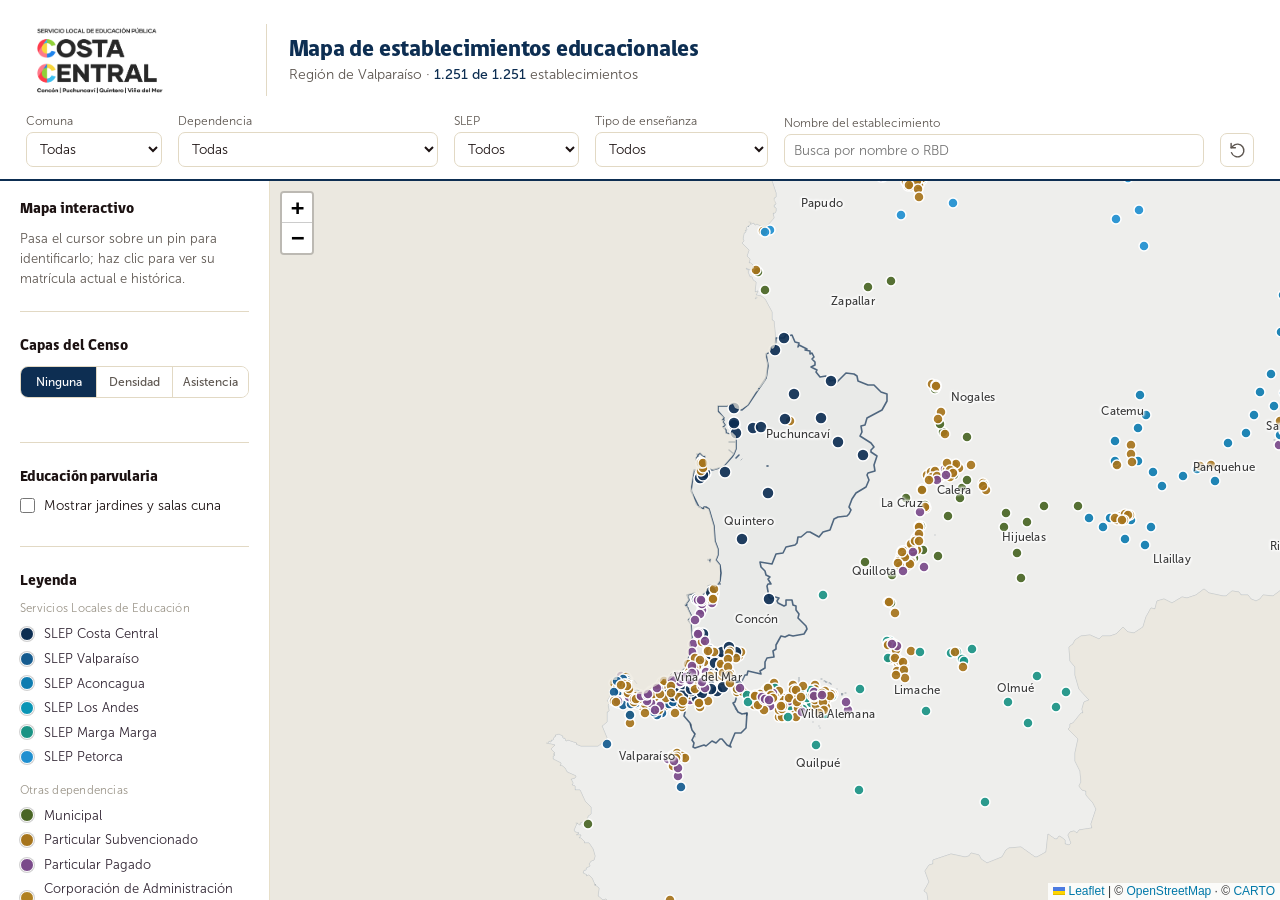
==== commit fc157e28: "feat(mapa): agrega el toggle de la capa de parvularia con marcador de anillo Co-Authored-By: Claude " ====
--- a/docs/index.html
+++ b/docs/index.html
@@ -66,6 +66,19 @@
       <p class="censo-nota" id="censo-nota"></p>
     </section>
 
+    <!-- Capa de educacion parvularia (pendiente N, fase 1). Toggle propio e
+         INDEPENDIENTE del selector del Censo: no son mutuamente excluyentes.
+         Apagado por defecto; el dato se descarga al primer encendido. -->
+    <section class="bloque" id="bloque-parvularia">
+      <h2>Educación parvularia</h2>
+      <label class="parvularia-switch" for="parvularia-toggle">
+        <input type="checkbox" id="parvularia-toggle">
+        <span>Mostrar jardines y salas cuna</span>
+      </label>
+      <div id="parvularia-leyenda" class="leyenda"></div>
+      <p class="censo-nota" id="parvularia-nota"></p>
+    </section>
+
     <section class="bloque">
       <h2>Leyenda</h2>
       <div id="leyenda" class="leyenda"></div>
--- a/docs/assets/estilo.css
+++ b/docs/assets/estilo.css
@@ -286,7 +286,28 @@
   box-shadow: inset 0 0 0 1px rgba(0,0,0,.10); }
 .ly-cuadro.hueco { background: transparent !important;
   box-shadow: inset 0 0 0 1px var(--atenuado); }
+/* Denominador insuficiente: la leyenda muestra la TRAMA, no un cuadrito plano.
+   Replica la hachura del mapa (constante HACHURA en mapa.js): mosaico de 8 px,
+   linea de 1,5 px => separacion perpendicular 8/√2 = 5,66 px. El eje a -45deg
+   deja las bandas en "/", la misma inclinacion que dibuja el canvas. */
+.ly-cuadro.hachurado {
+  background-color: rgba(181,174,159,.22);
+  background-image: repeating-linear-gradient(-45deg,
+    rgba(96,89,74,.60) 0 1.5px, rgba(0,0,0,0) 1.5px 5.66px);
+}
 .censo-nota { font-size: 12px; color: var(--muted); line-height: 1.5; margin-top: 10px; }
+
+/* ---- Capa de educacion parvularia ----
+   La leyenda muestra el SIMBOLO REAL (el anillo que se dibuja en el mapa), no un
+   cuadrito generico: misma regla que se aplico al hachurado del Censo. El anillo
+   se distingue del punto pleno de la leyenda de establecimientos por ser hueco. */
+.parvularia-switch { display: flex; align-items: center; gap: 9px; cursor: pointer;
+  font-size: 13.5px; color: var(--tinta); }
+.parvularia-switch input { width: 15px; height: 15px; accent-color: var(--azul-institucional);
+  cursor: pointer; flex: none; }
+#bloque-parvularia .leyenda:not(:empty) { margin-top: 12px; }
+.ly-anillo { width: 13px; height: 13px; border-radius: 50%; flex: none;
+  border: 2.2px solid currentColor; background: #ffffff; box-sizing: border-box; }
 
 /* Indicador de carga de las capas del Censo (426/421 KB en vuelo != pantalla congelada) */
 .censo-cargando {
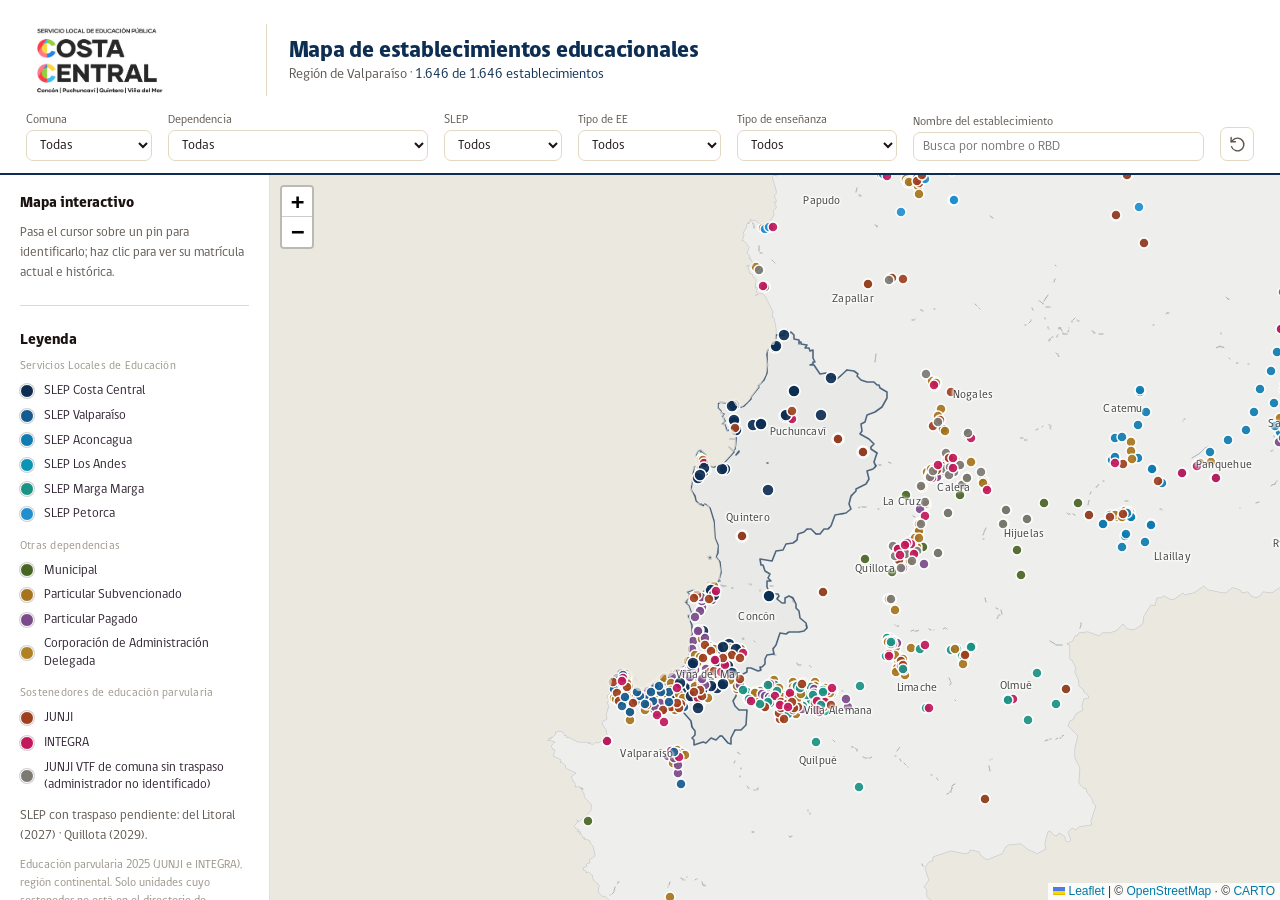
==== commit 3aeaa5de: "feat: genesis del fork publico del mapa de matricula (corte 2026-08-27) Repositorio nuevo, sin histo" ====
--- a/docs/index.html
+++ b/docs/index.html
@@ -13,7 +13,7 @@
   <div class="cabecera-sep"></div>
   <div class="cabecera-titulos">
     <h1>Mapa de establecimientos educacionales</h1>
-    <p class="bajada">Región de Valparaíso · <span id="contador">— de —</span> establecimientos</p>
+    <p class="bajada">Región de Valparaíso · <span id="contador">— de — establecimientos</span></p>
   </div>
 </header>
 
@@ -26,6 +26,13 @@
   <div class="filtro"><label for="f-com">Comuna</label><select id="f-com"></select></div>
   <div class="filtro"><label for="f-dep">Dependencia</label><select id="f-dep"></select></div>
   <div class="filtro"><label for="f-slep">SLEP</label><select id="f-slep"></select></div>
+  <div class="filtro"><label for="f-tipoee">Tipo de EE</label>
+    <select id="f-tipoee">
+      <option value="">Todos</option>
+      <option value="jardines">Jardines infantiles</option>
+      <option value="escuelas">Escuelas y liceos</option>
+    </select>
+  </div>
   <div class="filtro"><label for="f-tipo">Tipo de enseñanza</label><select id="f-tipo"></select></div>
   <div class="filtro" id="f-nivel-wrap" hidden><label for="f-nivel">Nivel</label><select id="f-nivel"></select></div>
   <div class="filtro filtro-ee"><label for="f-ee">Nombre del establecimiento</label>
@@ -54,35 +61,16 @@
       <p class="nota-suave">Pasa el cursor sobre un pin para identificarlo; haz clic para ver su matrícula actual e histórica.</p>
     </section>
 
-    <section class="bloque" id="bloque-censo">
-      <h2>Capas del Censo</h2>
-      <div class="censo-selector" role="radiogroup" aria-label="Capa del Censo 2024">
-        <button type="button" class="censo-opt activo" data-modo="" role="radio" aria-checked="true">Ninguna</button>
-        <button type="button" class="censo-opt" data-modo="densidad" role="radio" aria-checked="false">Densidad</button>
-        <button type="button" class="censo-opt" data-modo="asistencia" role="radio" aria-checked="false">Asistencia</button>
-      </div>
-      <div class="censo-sub" id="censo-sub" hidden></div>
-      <div id="censo-leyenda" class="leyenda"></div>
-      <p class="censo-nota" id="censo-nota"></p>
-    </section>
-
-    <!-- Capa de educacion parvularia (pendiente N, fase 1). Toggle propio e
-         INDEPENDIENTE del selector del Censo: no son mutuamente excluyentes.
-         Apagado por defecto; el dato se descarga al primer encendido. -->
-    <section class="bloque" id="bloque-parvularia">
-      <h2>Educación parvularia</h2>
-      <label class="parvularia-switch" for="parvularia-toggle">
-        <input type="checkbox" id="parvularia-toggle">
-        <span>Mostrar jardines y salas cuna</span>
-      </label>
-      <div id="parvularia-leyenda" class="leyenda"></div>
-      <p class="censo-nota" id="parvularia-nota"></p>
-    </section>
-
+    <!-- El bloque propio de la capa parvularia salio en la sesion 22: la
+         enciende y apaga el filtro "Tipo de EE" de la barra superior, y la
+         leyenda es unica desde la sesion 21. Lo unico que sobrevive del bloque
+         es la nota de procedencia del dato, que no es leyenda y por eso va
+         debajo de ella. -->
     <section class="bloque">
       <h2>Leyenda</h2>
       <div id="leyenda" class="leyenda"></div>
       <p class="nota-suave" id="nota-slep-pendientes"></p>
+      <p class="nota-procedencia" id="parvularia-nota"></p>
     </section>
 
     <section class="bloque" id="bloque-exportar">
--- a/docs/assets/estilo.css
+++ b/docs/assets/estilo.css
@@ -1,8 +1,9 @@
 /* =============================================================================
    estilo.css — mapa interactivo regional. Paleta papel/azul institucional/tintas
    (sesion 9: el azul #0D2E52 del SLEP Costa Central reemplaza al color del
-   afiche impreso como UNICO color principal del chrome), tipografias gobCL
-   (titulos) y Museo Sans (texto). Hito 2b: tipografia mayor, panel con aire.
+   afiche impreso como UNICO color principal del chrome) y gobCL como UNICA
+   familia tipografica, en titulos y en texto. Hito 2b: tipografia mayor,
+   panel con aire.
    Sesion 12: los filtros salen del panel lateral a una barra horizontal de UNA
    fila bajo la cabecera; el panel queda como zona de LECTURA (ayuda, leyenda,
    exportacion), no de control. Provincia se oculta. El boton "Limpiar filtros"
@@ -11,8 +12,6 @@
 
 @font-face { font-family: 'gobCL'; src: url('fonts/gobCL_Heavy.otf') format('opentype'); font-weight: 900; font-display: swap; }
 @font-face { font-family: 'gobCL'; src: url('fonts/gobCL_Regular.otf') format('opentype'); font-weight: 400; font-display: swap; }
-@font-face { font-family: 'Museo Sans'; src: url('fonts/MuseoSans-300.otf') format('opentype'); font-weight: 300; font-display: swap; }
-@font-face { font-family: 'Museo Sans'; src: url('fonts/MuseoSans_500.otf') format('opentype'); font-weight: 500; font-display: swap; }
 
 :root {
   --pagina: #EAE6DC; --papel: #FFFFFF; --azul-institucional: #0D2E52;
@@ -27,7 +26,7 @@
 [hidden] { display: none !important; }
 html, body { height: 100%; }
 body {
-  font-family: 'Museo Sans', 'Segoe UI', sans-serif; font-weight: 300;
+  font-family: 'gobCL', 'Segoe UI', sans-serif; font-weight: 300;
   background: var(--pagina); color: var(--tinta);
   display: flex; flex-direction: column;
 }
@@ -124,7 +123,7 @@
 
 /* ---- tooltip (hover) ---- */
 .leaflet-tooltip.tt-ee {
-  font-family: 'Museo Sans', sans-serif; font-weight: 300; font-size: 13.5px;
+  font-family: 'gobCL', sans-serif; font-weight: 300; font-size: 13.5px;
   color: var(--tinta); background: var(--papel); border: 1px solid var(--linea2);
   border-radius: 7px; box-shadow: 0 2px 10px rgba(0,0,0,.14); padding: 9px 12px;
 }
@@ -133,7 +132,7 @@
 
 /* ---- tarjeta de detalle (click) ---- */
 .leaflet-popup-content-wrapper { border-radius: 10px; }
-.leaflet-popup-content { margin: 18px 20px; font-family: 'Museo Sans', sans-serif; }
+.leaflet-popup-content { margin: 18px 20px; font-family: 'gobCL', sans-serif; }
 .pp { width: 520px; }
 .pp-nombre { font-family: 'gobCL', sans-serif; font-weight: 900; font-size: 18px;
   color: var(--azul-institucional); line-height: 1.25; }
@@ -144,9 +143,9 @@
 .pp-ind-etq { font-size: 12px; color: var(--muted); line-height: 1.3; }
 .pp-ind-val { font-family: 'gobCL', sans-serif; font-weight: 900; font-size: 23px;
   color: var(--tinta); margin-top: 3px; }
-.pp-ind-anio { font-family: 'Museo Sans', sans-serif; font-weight: 300; font-size: 13px;
+.pp-ind-anio { font-family: 'gobCL', sans-serif; font-weight: 300; font-size: 13px;
   color: var(--bajada); }
-.pp-ind-val.sin-dato { font-family: 'Museo Sans', sans-serif; font-weight: 300;
+.pp-ind-val.sin-dato { font-family: 'gobCL', sans-serif; font-weight: 300;
   font-size: 12.5px; color: var(--muted); font-style: italic; }
 .pp-estado {
   font-size: 13.5px; border-radius: 6px; padding: 9px 11px; margin-bottom: 12px; line-height: 1.4;
@@ -176,7 +175,7 @@
 /* ---- rotulos de comuna propios (pane sobre los pins; halo blanco) ---- */
 .rotulo-comuna { background: none; border: none; }
 .rotulo-comuna span {
-  font-family: 'Museo Sans', sans-serif; font-weight: 500; font-size: 1em;
+  font-family: 'gobCL', sans-serif; font-weight: 500; font-size: 1em;
   color: #3A3A3A; letter-spacing: .02em; white-space: nowrap;
   text-shadow: 0 0 3px #fff, 0 0 3px #fff, 0 0 4px #fff, 1px 1px 2px #fff, -1px -1px 2px #fff;
   transform: translate(-50%, -50%); display: inline-block;
@@ -191,7 +190,7 @@
 .filtro label { display: block; font-size: 12px; color: var(--bajada); margin-bottom: 4px;
   white-space: nowrap; }
 .filtro select, .combobox input {
-  width: 100%; font-family: 'Museo Sans', sans-serif; font-weight: 300;
+  width: 100%; font-family: 'gobCL', sans-serif; font-weight: 300;
   font-size: 13.5px; color: var(--tinta); background: var(--papel);
   border: 1px solid var(--linea2); border-radius: 7px; padding: 7px 9px;
 }
@@ -242,12 +241,12 @@
    intrinseco sin desbordar. */
 .fila-exportar { display: flex; gap: 8px; margin-bottom: 8px; }
 .fila-exportar .boton-exportar { flex: 1 1 0; min-width: 0; margin-bottom: 0; }
-/* Sin negrita: gobCL solo tiene Heavy (900) en peso alto, asi que el texto no
-   negrita va en Museo Sans 500, que es la fuente de texto del producto y rinde
-   mejor en blanco sobre azul a 12,5px. */
+/* Sin negrita: gobCL solo trae Regular (400) y Heavy (900). Un peso intermedio
+   como el 500 que pide esta regla lo resuelve el navegador con el Regular, que
+   es lo que rinde mejor en blanco sobre azul a 12,5px. */
 .boton-exportar {
   width: 100%; margin-bottom: 8px; padding: 9px 8px; cursor: pointer;
-  font-family: 'Museo Sans', sans-serif; font-weight: 500; font-size: 12.5px;
+  font-family: 'gobCL', sans-serif; font-weight: 500; font-size: 12.5px;
   color: #fff; background: var(--azul-institucional);
   border: 1.5px solid var(--azul-institucional); border-radius: 8px;
   white-space: nowrap;
@@ -256,85 +255,51 @@
 .boton-exportar:disabled { opacity: .55; cursor: wait; }
 #bloque-exportar .nota-suave { margin-top: 4px; }
 
-/* ---- Capas del Censo (hito 4) ----
-   Bloque propio en el panel, ARRIBA de la leyenda. Selector de 3 estados
-   (Ninguna/Densidad/Asistencia): mutuamente excluyentes. Sub-selector de
-   tramo/nivel dentro de la capa. La coropleta es FONDO: los pines mandan. */
-.censo-selector { display: flex; gap: 0; margin-bottom: 12px;
-  border: 1px solid var(--linea2); border-radius: 8px; overflow: hidden; }
-.censo-opt {
-  flex: 1 1 0; min-width: 0; padding: 8px 4px; cursor: pointer;
-  font-family: 'Museo Sans', sans-serif; font-weight: 500; font-size: 12px;
-  color: var(--bajada); background: var(--papel); border: none;
-  border-left: 1px solid var(--linea2); white-space: nowrap;
-}
-.censo-opt:first-child { border-left: none; }
-.censo-opt:hover { background: #F7F4EC; }
-.censo-opt.activo { background: var(--azul-institucional); color: #fff; }
-.censo-opt:focus-visible { outline: 2px solid #5E8AB4; outline-offset: -2px; }
-.censo-sub { margin-bottom: 12px; }
-.censo-sub label { display: block; font-size: 12px; color: var(--bajada); margin-bottom: 4px; }
-.censo-sub select {
-  width: 100%; font-family: 'Museo Sans', sans-serif; font-weight: 300; font-size: 13.5px;
-  color: var(--tinta); background: var(--papel);
-  border: 1px solid var(--linea2); border-radius: 7px; padding: 7px 9px;
-}
-.censo-sub select:focus { outline: 2px solid #5E8AB4; outline-offset: 0; }
-/* Leyenda de coropleta: cuadros (no puntos, que son de los pines). El hueco
-   (sin poblacion en edad, den==0) se dibuja como recuadro vacio con borde. */
-.ly-cuadro { width: 14px; height: 14px; border-radius: 3px; flex: none;
-  box-shadow: inset 0 0 0 1px rgba(0,0,0,.10); }
-.ly-cuadro.hueco { background: transparent !important;
-  box-shadow: inset 0 0 0 1px var(--atenuado); }
-/* Denominador insuficiente: la leyenda muestra la TRAMA, no un cuadrito plano.
-   Replica la hachura del mapa (constante HACHURA en mapa.js): mosaico de 8 px,
-   linea de 1,5 px => separacion perpendicular 8/√2 = 5,66 px. El eje a -45deg
-   deja las bandas en "/", la misma inclinacion que dibuja el canvas. */
-.ly-cuadro.hachurado {
-  background-color: rgba(181,174,159,.22);
-  background-image: repeating-linear-gradient(-45deg,
-    rgba(96,89,74,.60) 0 1.5px, rgba(0,0,0,0) 1.5px 5.66px);
-}
-.censo-nota { font-size: 12px; color: var(--muted); line-height: 1.5; margin-top: 10px; }
+/* Nota de procedencia del dato, bajo la leyenda (la escribe la capa de
+   parvularia; ver notaParvularia en mapa.js). */
+.nota-procedencia { font-size: 12px; color: var(--muted); line-height: 1.5; margin-top: 10px; }
 
 /* ---- Capa de educacion parvularia ----
-   La leyenda muestra el SIMBOLO REAL (el anillo que se dibuja en el mapa), no un
-   cuadrito generico: misma regla que se aplico al hachurado del Censo. El anillo
-   se distingue del punto pleno de la leyenda de establecimientos por ser hueco. */
-.parvularia-switch { display: flex; align-items: center; gap: 9px; cursor: pointer;
-  font-size: 13.5px; color: var(--tinta); }
-.parvularia-switch input { width: 15px; height: 15px; accent-color: var(--azul-institucional);
-  cursor: pointer; flex: none; }
-#bloque-parvularia .leyenda:not(:empty) { margin-top: 12px; }
+   El switch propio y su contenedor de leyenda salieron en la sesion 22 junto con
+   el bloque del panel: la capa la gobierna el filtro "Tipo de EE".
+   La regla de abajo es RESIDUO de ese cambio y no la usa nadie: dibujaba un
+   anillo hueco cuando la capa tenia simbolo propio. Hoy comparte el disco pleno
+   de los pines (ver estiloParvularia en mapa.js) y la leyenda es una lista de
+   sostenedores, sin fila de simbolo. Se deja porque su borrado no es de esta
+   correccion, pero no describe nada que el mapa dibuje. */
 .ly-anillo { width: 13px; height: 13px; border-radius: 50%; flex: none;
   border: 2.2px solid currentColor; background: #ffffff; box-sizing: border-box; }
 
-/* Indicador de carga de las capas del Censo (426/421 KB en vuelo != pantalla congelada) */
-.censo-cargando {
+/* Indicador de carga de una capa diferida (un fetch en vuelo != pantalla congelada) */
+.capa-cargando {
   position: absolute; z-index: 950; left: 50%; top: 16px; transform: translateX(-50%);
   background: var(--papel); border: 1px solid var(--linea2); border-radius: 20px;
   box-shadow: 0 4px 16px rgba(0,0,0,.16); padding: 8px 16px 8px 14px;
   display: flex; align-items: center; gap: 9px; font-size: 13px; color: var(--tinta-media);
 }
-.censo-cargando::before {
+.capa-cargando::before {
   content: ''; width: 14px; height: 14px; border-radius: 50%; flex: none;
   border: 2px solid var(--linea2); border-top-color: var(--azul-institucional);
-  animation: censo-spin 0.7s linear infinite;
-}
-@keyframes censo-spin { to { transform: rotate(360deg); } }
-
-/* Popup de una unidad del Censo (distinto del popup de establecimiento) */
-.pp-censo { width: 300px; }
-.pp-censo .pp-nombre { font-size: 16px; }
-.pp-censo-tabla { display: grid; grid-template-columns: 1fr auto; gap: 4px 14px;
+  animation: capa-spin 0.7s linear infinite;
+}
+@keyframes capa-spin { to { transform: rotate(360deg); } }
+
+/* ---- Tarjeta de una unidad de parvulos (sesion 22) ----
+   `.pp` fija 520px para la tarjeta de un establecimiento, que abre con
+   maxWidth 580. La parvularia abre con maxWidth 320, asi que sin este override
+   el contenido salia 200px por fuera de su propia caja. Ancho automatico: el
+   popup lo acota Leaflet y el texto envuelve. */
+.pp-parv { width: auto; max-width: 280px; }
+.pp-parv .pp-nombre { font-size: 16px; }
+.pp-parv .pp-sub { margin-bottom: 10px; }
+.pp-parv-total { display: flex; align-items: baseline; gap: 6px; flex-wrap: wrap;
+  padding: 10px 12px; border: 1px solid var(--linea2); border-radius: 8px; }
+.pp-parv-cifra { font-family: 'gobCL', sans-serif; font-weight: 900; font-size: 22px;
+  color: var(--azul-institucional); line-height: 1.1; }
+.pp-parv-etq { font-size: 12.5px; color: var(--bajada); }
+.pp-tabla-cifras { display: grid; grid-template-columns: 1fr auto; gap: 4px 14px;
   margin-top: 10px; font-size: 13px; color: var(--tinta-media); }
-.pp-censo-tabla .val { font-weight: 500; text-align: right; color: var(--tinta); }
-.pp-censo-prop { margin-top: 12px; padding: 10px 11px; border-radius: 8px;
-  background: #FAF8F3; border: 1px solid var(--linea1); }
-.pp-censo-prop-val { font-family: 'gobCL', sans-serif; font-weight: 900; font-size: 22px;
-  color: var(--azul-institucional); }
-.pp-censo-aviso { font-size: 12px; color: #8a5a22; margin-top: 6px; line-height: 1.4; }
-.pp-censo-aviso.neutro { color: var(--muted); }
+.pp-tabla-cifras .val { font-weight: 500; text-align: right; color: var(--tinta); }
 
 /* ---- mensaje cero resultados ---- */
 .cero-resultados {
